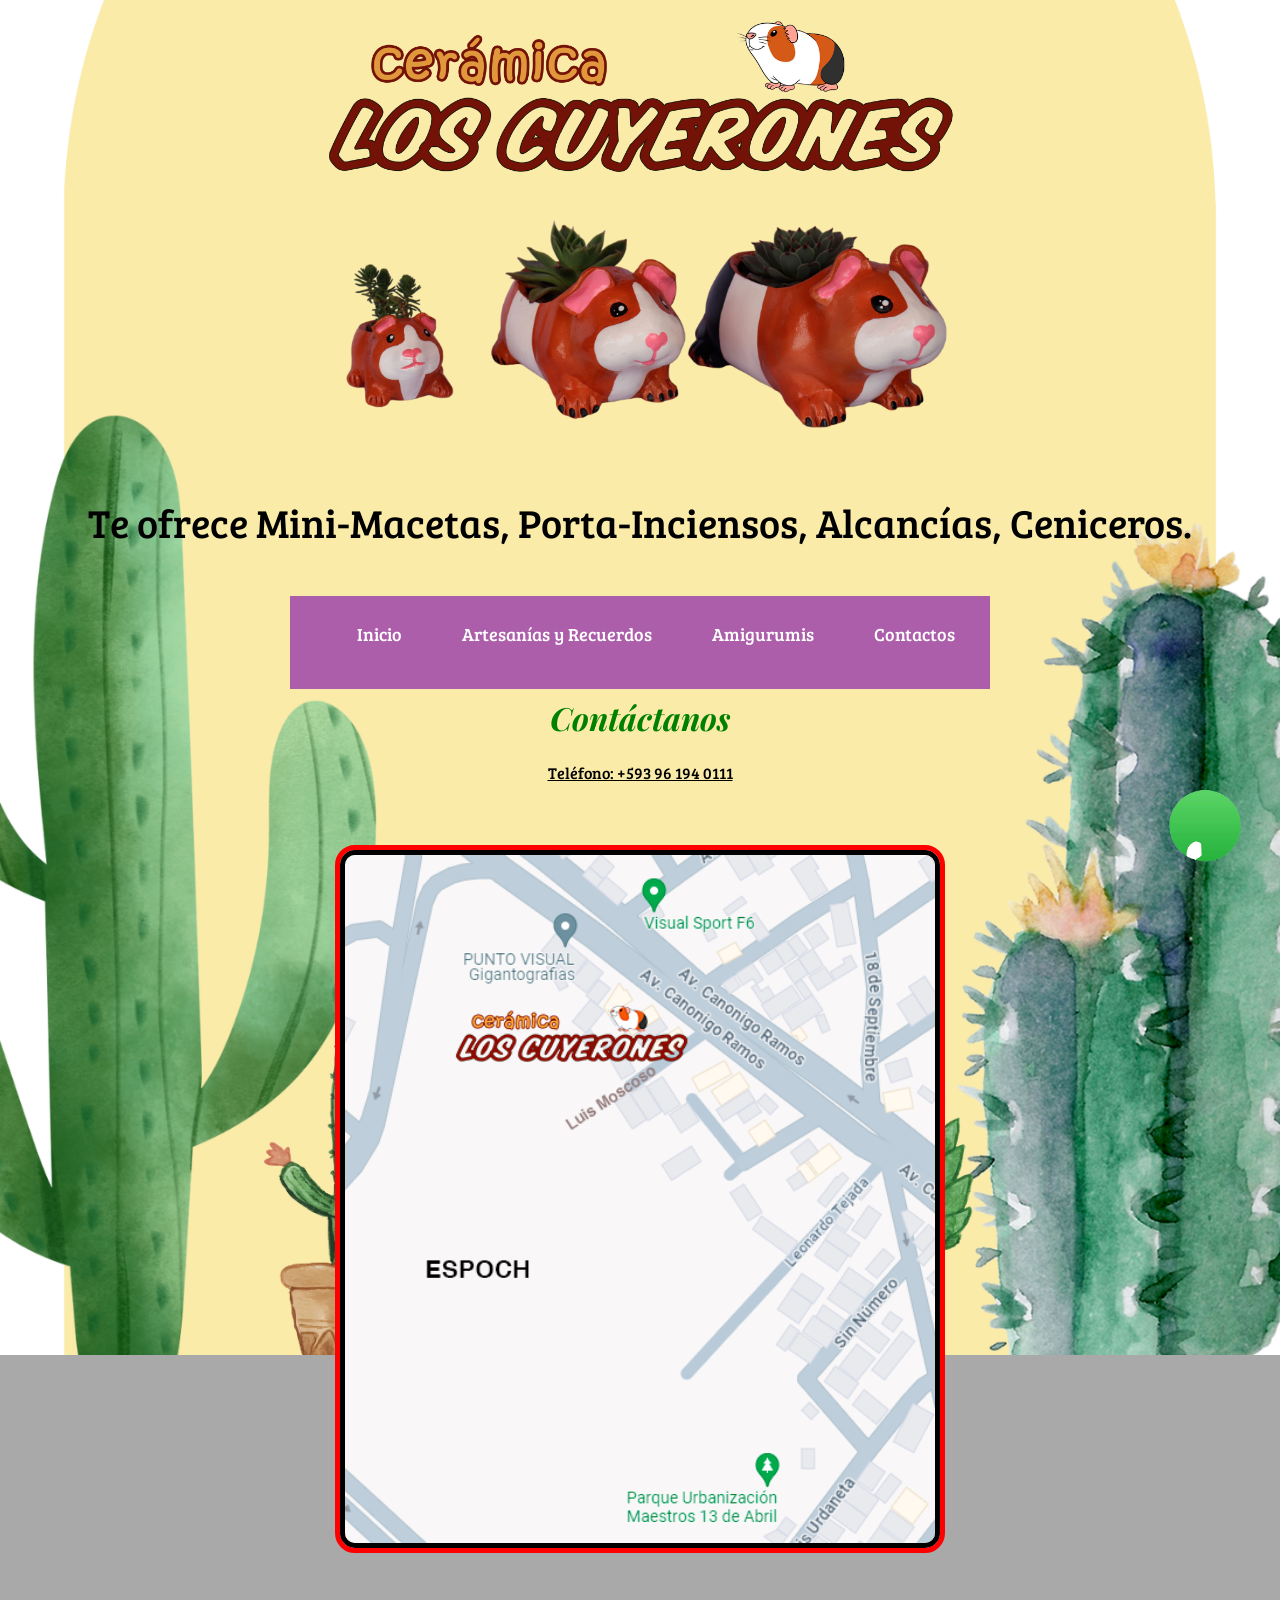
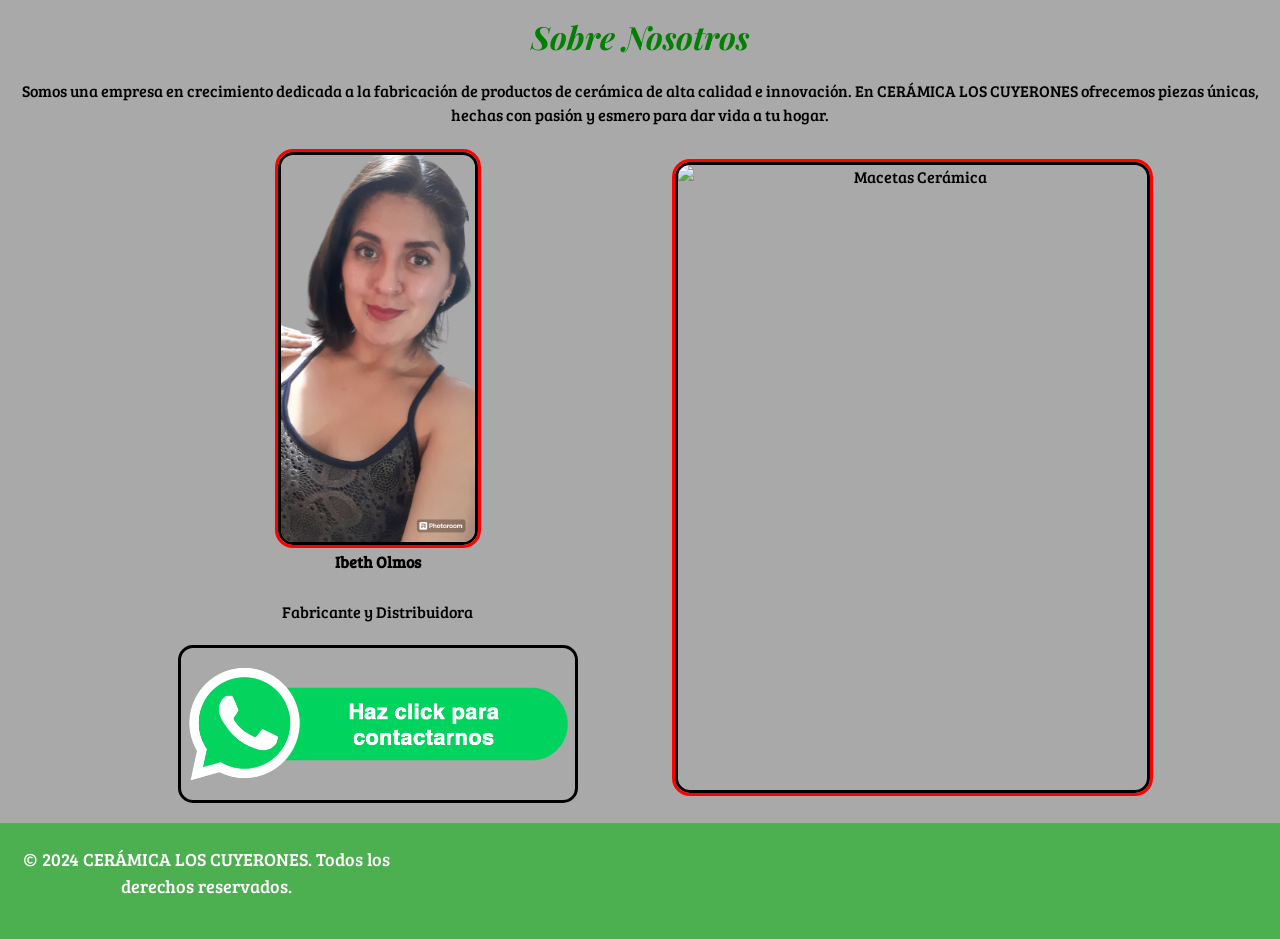
==== index.html @ b8ace1cc "first commit" ====
<!DOCTYPE html>
<html lang="en">
  <head>
    <meta charset="UTF-8" />
    <meta name="viewport" content="width=device-width, initial-scale=1.0" />
    <meta
      name="description"
      content="CERÁMICA - LOS CUYERONES te ofrece mini macetas, elaboradas 100% artesanalmente, ideales para cactus y suculentas, a los mejores precios. ¡Somos productores!"
    />
    <meta
      name="keywords"
      content="cerámica, productos de cerámica, CERÁMICA LOS CUYERONES, mini macetas"
    />
    <link
      rel="icon"
      type="image/ico"
      href="static/img/Cuyerones/productos/ceramica/cuy_peque.png"
    />

    <!-- Open Graph Meta Tags for Social Sharing -->
    <meta
      property="og:title"
      content="CERÁMICA - LOS CUYERONES - MINI MACETAS"
    />
    <meta
      property="og:description"
      content="CERÁMICA - LOS CUYERONES te ofrece mini macetas, elaboradas 100% artesanalmente, ideales para cactus y suculentas, a los mejores precios. ¡Somos productores!"
    />
    <meta
      property="og:image"
      content="https://einsphi.com/static/img/Cuyerones/productos/ceramica/cuy_muestra.png"
    />
    <meta property="og:url" content="https://einsphi.com/loscuyerones" />
    <meta property="og:type" content="website" />

    <!-- Estilos Paginas -->
    <link
      href="https://cdn.jsdelivr.net/npm/bootstrap@5.0.2/dist/css/bootstrap.min.css"
      rel="stylesheet"
      integrity="sha384-EVSTQN3/azprG1Anm3QDgpJLIm9Nao0Yz1ztcQTwFspd3yD65VohhpuuCOmLASjC"
      crossorigin="anonymous"
    />
    <link rel="stylesheet" href="static/css/estilo.css" />

    <title>Los Cuyerones</title>
  </head>
  <body>
    <header class="logo_vc">
      <img
        src="static/img/Cuyerones/logo/Logo_Cuyerones.png"
        class="imagen_logo_vc"
        alt="Cerámica Los Cuyerones Logotipo"
      />
      <div class="logo_vc">
        <img
          src="static/img/Cuyerones/productos/ceramica/cuyes.png"
          class="imagen_logo_vc"
          alt="Cerámica cuyes"
        />
      </div>
      <h1>Te ofrece Mini-Macetas, Porta-Inciensos, Alcancías, Ceniceros.</h1>

      <nav class="navegacion">
        <ul class="menu_horizontal">
          <li>
            <a style="color: white">Inicio</a>
            <ul class="menu_vertical">
              <li>
                <a href="ElFisicoMatematico"> ☞ Capacitaciones y Cursos </a>
              </li>
            </ul>
          </li>
          <li>
            <a style="color: white">Artesanías y Recuerdos</a>
            <ul class="menu_vertical">
              <li>
                <a id="btn_mostrar_macetas">☞ Cerámica</a>
              </li>
              <li>
                <a id="btn_mostrar_macetas_plantas">☞ Cerámica con Plantas</a>
              </li>
              <li><a id="btn_mostrar_barro">☞ Barro</a></li>
              <li>
                <a id="btn_mostrar_velas">☞ Velas Decorativas</a>
              </li>
            </ul>
          </li>
          <li>
            <a style="color: white">Amigurumis</a>
            <ul class="menu_vertical">
              <li>
                <a id="btn_mostrar_amigurumis">☞ Diseños Personalizados</a>
              </li>
              <li><a id="btn_mostrar_amigurumis">☞ Flores & Llaveros</a></li>
            </ul>
          </li>
          <li>
            <a style="color: white" href="https://wa.me/c/593961940111"
              >Contactos</a
            >
          </li>
        </ul>
      </nav>
    </header>

    <main>
      <section class="products_ceramica" id="product-list-ceramica">
        <h2 class="titulo_productos_macetas">Productos de Cerámica</h2>
        <div></div>
      </section>

      <section
        class="products_ceramica_planta"
        id="product-list-ceramica_planta"
      >
        <h2 class="titulo_productos_macetas_plantas">
          Productos de Cerámica con Plantas
        </h2>
        <div></div>
      </section>

      <section class="products_barro" id="product-list-barro">
        <h2 class="titulo_productos_barro">Productos de Barro</h2>
        <div></div>
      </section>

      <section class="products_amigurumi" id="product-list-amigurumi">
        <h2 class="titulo_productos_amigurumi">Amigurumis</h2>
        <div></div>
      </section>

      <section class="contact">
        <h2>Contáctanos</h2>
        <a style="color: black" href="https://wa.me/c/593961940111">
          <p>Teléfono: +593 96 194 0111</p>
        </a>

        <div class="direccion">
          <a
            href="https://www.google.com/maps/dir//-1.6543946,-78.6727898/@-1.6546068,-78.6727449,21z/data=!4m2!4m1!3e3?entry=ttu"
            target="_blank"
            rel="noopener noreferrer"
          >
            <img
              src="static/img/Direccion/Direccion_2.png"
              class="img_direccion_vc"
              alt="Direccion LOS CUYERONES"
            />
          </a>
        </div>
      </section>

      <section class="about">
        <h2>Sobre Nosotros</h2>
        <p>
          Somos una empresa en crecimiento dedicada a la fabricación de
          productos de cerámica de alta calidad e innovación. En CERÁMICA LOS
          CUYERONES ofrecemos piezas únicas, hechas con pasión y esmero para dar
          vida a tu hogar.
        </p>
        <div class="fabricante">
          <div class="productora">
            <img
              src="static/img/Cuyerones/Ibeth/Ibeth.png"
              class="img_ibeth"
              alt="Ibeth Olmos"
            />
            <p><strong>Ibeth Olmos</strong></p>
            <p>Fabricante y Distribuidora</p>
            <a
              href="https://wa.me/c/593961940111"
              target="_blank"
              rel="noopener noreferrer"
            >
              <img
                src="static/img/Complementos/whatsapp_contacto.png"
                class="img_ibeth_contacto"
                alt="Ibeth Olmos whatsapp"
              />
            </a>
          </div>
          <img
            src="static/img/Cuyerones/productos/ceramica/todo_1.png"
            class="img_todo_1"
            alt="Macetas Cerámica"
          />
        </div>
      </section>
    </main>

    <!-- Contenedor para la imagen expandida -->
    <div class="overlay" id="overlay">
      <span class="close" id="close">&times;</span>
      <img class="overlay-img" id="overlay-img" src="" alt="" />
    </div>

    <footer>
      <a href="https://wa.me/c/593961940111" class="whatsapp" target="_blank">
        <img
          src="static/img/Complementos/whatsapp.gif"
          class="img_whatsapp"
          alt="whatsapp"
        />
      </a>
      <p>&copy; 2024 CERÁMICA LOS CUYERONES. Todos los derechos reservados.</p>
    </footer>

    <!-- JavaScript -->
    <script>
      document.addEventListener("DOMContentLoaded", function () {
        // FUNCIONES
        // Leer archivo JSON y generar lista de productos
        const overlay = document.getElementById("overlay");
        const overlayImg = document.getElementById("overlay-img");
        const close = document.getElementById("close");

        function expandImage(src) {
          overlayImg.src = src;
          overlay.classList.add("active");
        }

        function closeOverlay() {
          overlay.classList.remove("active");
          overlayImg.classList.remove("zoom-in");
        }

        function productos(ruta, productList) {
          fetch(ruta)
            .then((res) => res.json())
            .then((data) => {
              data.forEach((producto) => {
                const productDiv = document.createElement("div");
                productDiv.classList.add("product");

                // Crear la imagen y otros elementos del producto
                const imgElement = document.createElement("img");
                imgElement.src = producto.direccion;
                imgElement.alt = producto.nombre;
                imgElement.id = `id_img_${producto.nombre}`; // Usar el índice para un id único

                const productCont = document.createElement("div");
                productCont.classList.add("product_cont");
                productCont.innerHTML = `
                      <h3>${producto.nombre}</h3>
                      <p><strong>Tipo:</strong> ${producto.tipo}</p>
                      <p><strong>Dimensiones:</strong> ${producto.dimensiones}</p>
                      <p><strong>Precio:</strong> ${producto.precio}</p>
                  `;

                // Asignar el evento a la imagen directamente
                imgElement.addEventListener("click", () =>
                  expandImage(producto.direccion)
                );

                // Añadir la imagen y el contenido al contenedor del producto
                productDiv.appendChild(imgElement);
                productDiv.appendChild(productCont);

                productList.appendChild(productDiv);
              });
            })
            .catch((error) => {
              console.error("Error al cargar los productos:", error);
            });
        }

        // Cerrar overlay al hacer clic en el fondo o en la X
        overlay.addEventListener("click", (e) => {
          if (e.target === overlay || e.target === close) {
            closeOverlay();
          }
        });

        // Cerrar overlay al presionar la tecla "Esc"
        document.addEventListener("keydown", (e) => {
          if (e.key === "Escape") {
            closeOverlay();
          }
        });

        // Hacer zoom en la imagen al hacer clic en ella
        overlayImg.addEventListener("click", () => {
          overlayImg.classList.toggle("zoom-in");
        });

        // PROCESO
        // productos
        document
          .getElementById("btn_mostrar_macetas")
          .addEventListener("click", function () {
            document
              .querySelector(".products_ceramica")
              .classList.toggle("products_ceramica_show");
            productos(
              "static/img/Cuyerones/productos/ceramica.json",
              document.getElementById("product-list-ceramica")
            );
          });

        document
          .getElementById("btn_mostrar_macetas_plantas")
          .addEventListener("click", function () {
            document
              .querySelector(".products_ceramica_planta")
              .classList.toggle("products_ceramica_planta_show");
            productos(
              "static/img/Cuyerones/productos/ceramica_planta.json",
              document.getElementById("product-list-ceramica_planta")
            );
          });

        document
          .getElementById("btn_mostrar_barro")
          .addEventListener("click", function () {
            document
              .querySelector(".products_barro")
              .classList.toggle("products_barro_show");
            productos(
              "static/img/Cuyerones/productos/barro.json",
              document.getElementById("product-list-barro")
            );
          });

        document
          .getElementById("btn_mostrar_amigurumis")
          .addEventListener("click", function () {
            document
              .querySelector(".products_amigurumi")
              .classList.toggle("products_amigurumi_show");
            productos(
              "static/img/Cuyerones/productos/amigurumis.json",
              document.getElementById("product-list-amigurumi")
            );
          });
      });
    </script>

    <!-- Estilos CSS -->
    <style>
      @import url("https://fonts.googleapis.com/css2?family=Bree+Serif&display=swap");
      @import url("https://fonts.googleapis.com/css2?family=Bree+Serif&family=Playfair+Display:ital,wght@0,400..900;1,400..900&display=swap");

      body {
        background: darkgray url("static/img/Cuyerones/fondo/fondo_cactus.png")
          no-repeat center center fixed;
        background-size: cover;
        font-family: "Bree Serif", serif;
        font-weight: 400;
        font-style: normal;
        color: black;
        text-align: center;
      }

      header {
        display: flex;
        flex-direction: column;
        align-items: center;
        background: none;
      }
      footer {
        text-align: center;
        background-color: #4caf50;
        color: white;
        padding: 1em 0;
        margin-top: 20px;
      }

      h1 {
        margin: 30px;
        padding: 20px;
      }

      h2 {
        color: green;
        font-family: "Playfair Display", serif;
        font-optical-sizing: auto;
        font-style: italic;
        font-weight: 700;
      }

      .navegacion {
        background-color: rgba(121, 0, 172, 0.6);
        color: white;
        padding: 5px;
        z-index: 89;
      }

      .navegacion a {
        color: white;
        text-decoration: none;
        padding: 10px 20px;
        display: block;
      }

      .navegacion li {
        position: relative;
      }

      .menu_horizontal {
        list-style: none;
        display: flex;
        justify-content: space-around;
      }

      .menu_vertical {
        display: none;
        position: absolute;
        top: 100%;
        left: 0;
        width: 300px;
        font-size: 15px;
        background-color: rgba(121, 0, 172, 0.6);
        box-shadow: 0 4px 8px rgba(0, 0, 0, 0.2);
        text-align: left;
      }

      .menu_vertical a {
        white-space: nowrap;
      }

      .navegacion li:hover > .menu_vertical {
        display: block;
      }

      .imagen_logo_vc {
        width: 50%;
        height: auto;
        margin: 10px;
        padding: 5px;
      }

      .products_ceramica,
      .products_ceramica_planta,
      .products_barro,
      .products_amigurumi {
        display: none;
      }
      .products_ceramica_show,
      .products_ceramica_planta_show,
      .products_barro_show,
      .products_amigurumi_show {
        display: grid;
        grid-template-columns: repeat(auto-fit, minmax(400px, 1fr));
        gap: 50px;
        width: 100%;
        max-width: 1000px;
        margin: 20px auto;
        padding: 0px 30px;
      }

      .product {
        display: flex;
        flex-direction: column;
        align-items: center;
        border-radius: 8px;
        border: 1px solid #ccc;
        text-align: center;
        transition: transform 0.3s;
        padding: 20px;
      }

      .product img {
        max-width: 100%;
        width: 170px;
        height: auto;
        padding-right: 10px;
        margin-bottom: 10px;
        cursor: pointer;
      }

      .product h3 {
        margin: 5px 0;
        color: #4caf50;
      }

      .product p {
        margin: 0px;
        padding: 0px;
      }

      .product:hover {
        transform: scale(1.05);
      }

      /* ---------- */
      /* Estilos para el modal */
      .overlay {
        position: fixed;
        top: 0;
        left: 0;
        width: 100%;
        height: 100%;
        background-color: rgba(0, 0, 0, 0.8);
        display: flex;
        justify-content: center;
        align-items: center;
        visibility: hidden;
        opacity: 0;
        transition: visibility 0s, opacity 0.3s;
      }
      .overlay.active {
        visibility: visible;
        opacity: 1;
      }

      .overlay-img {
        max-width: 90%;
        max-height: 90%;
        object-fit: contain;
        transition: transform 0.3s;
      }

      .close {
        position: absolute;
        top: 20px;
        right: 30px;
        font-size: 30px;
        color: #fff;
        cursor: pointer;
        transition: color 0.2s;
      }

      .close:hover {
        color: #ff0000;
      }

      .zoom-in {
        transform: scale(1.5);
      }
      /* ---------- */

      .fabricante {
        display: grid;
        grid-template-columns: repeat(auto-fit, minmax(400px, 1fr));
        gap: 50px;
        width: 100%;
        max-width: 1000px;
        margin: 20px auto;
      }

      .img_ibeth {
        width: 200px;
        height: auto;
        max-width: 100%;
        border: 3px solid black;
        outline: 3px solid red;
        border-radius: 15px;
      }

      .img_ibeth_contacto {
        width: 400px;
        height: auto;
        max-width: 100%;
        border: 3px solid black;
        border-radius: 15px;
      }

      .img_todo_1 {
        width: 550px;
        height: auto;
        max-width: 100%;
        border: 3px solid black;
        outline: 3px solid red;
        border-radius: 15px;
        margin: 10px;
      }

      .direccion {
        display: flex;
        margin: 50px 0;
        justify-content: center;
        align-items: center;
      }

      .img_direccion_vc {
        max-width: 100%;
        width: 600px;
        height: auto;
        border: 5px solid black;
        outline: 5px solid red;
        border-radius: 15px;
        margin: 10px;
      }

      .whatsapp {
        display: block;
        position: fixed;
        right: 15px;
        bottom: 15px;
      }

      .img_whatsapp {
        width: 120px;
        right: 15px;
        bottom: 15px;
      }

      @media (max-width: 768px) {
        header {
          justify-content: center;
          align-items: center;
          width: 100%;
          padding: 10px;
        }
        .imagen_logo_vc {
          max-width: 100%;
          width: 100%;
          height: auto;
          display: block;
          margin: 0 auto;
        }
        .menu_horizontal {
          display: block;
        }
        .menu_vertical {
          display: none;
          background-color: #8e22bb;
          z-index: 99;
        }
        .navegacion li:hover > .menu_vertical {
          display: block;
        }

        .direccion {
          display: flex;
          margin: 20px;
          justify-content: center;
          align-items: center;
        }

        .img_direccion_vc {
          max-width: 90%;
          width: 500px;
          height: auto;
        }
        .img_todo_1 {
          width: 550px;
          height: auto;
          max-width: 90%;
          margin-left: 30px;
        }
      }
    </style>
  </body>
</html>
---- static/css/estilo.css ----
* {
  box-sizing: border-box;
  margin: 0;
  padding: 0;
}

header {
  display: flex;
  /* background-color: #01c38e; */
  background-color: #7fbcab;
}

footer {
  display: flex;
  font-size: 18px;
  text-align: center;
  margin-top: 50px;
  display: grid;
  grid-template-columns: repeat(3, 1fr);
  gap: 20px;
  padding: 20px;
  background-color: #01c38e;
  color: #000;
}
header a,
footer a {
  color: aqua;
  text-decoration: none;
}

footer a,
footer li {
  color: black;
  text-decoration: none;
}

a,
li {
  color: aqua;
}

body {
  margin: 0;
  padding: 0;
  height: 100vh;
  position: relative;
}

nav {
  max-width: 1000px;
  font-size: 18px;
  margin: auto;
}
ul {
  list-style: none;
  display: flex;
}

li {
  padding: 10px;
}
li a:hover {
  /* font-size: 19px; */
  /* color: bisque; */
  background-color: rgba(0, 0, 255, 0.5);
}

h1,
h2 {
  padding: 10px;
  text-align: center;
}

h3,
h4 {
  padding: 10px;
  margin: 10px;
}

p {
  padding: 5px;
}

/* formulario */
form label {
  display: block;
  width: 300px;
  margin-bottom: 10px;
}
form input {
  display: block;
  margin-bottom: 10px;
}

/* Imagenes */
img:hover {
  transform: scale(1.1);
}

/* Botones*/
button {
  padding: 10px;
  font-size: 16px;
  border: 2px solid #333;
  border-radius: 15px;
  cursor: pointer;
  margin: 10px;
  transition: background-color 0.3s, transform 0.3s;
}

button:hover,
button:focus {
  outline: none;
  background: #ee2345;
  color: #fff;
  transform: translateY(-2px);
  /* Da el efecto de elevarse al pasar el mouse */
}

@media (max-width: 800px) {
  header,
  footer {
    display: block;
  }
  footer ul {
    display: block;
  }
}
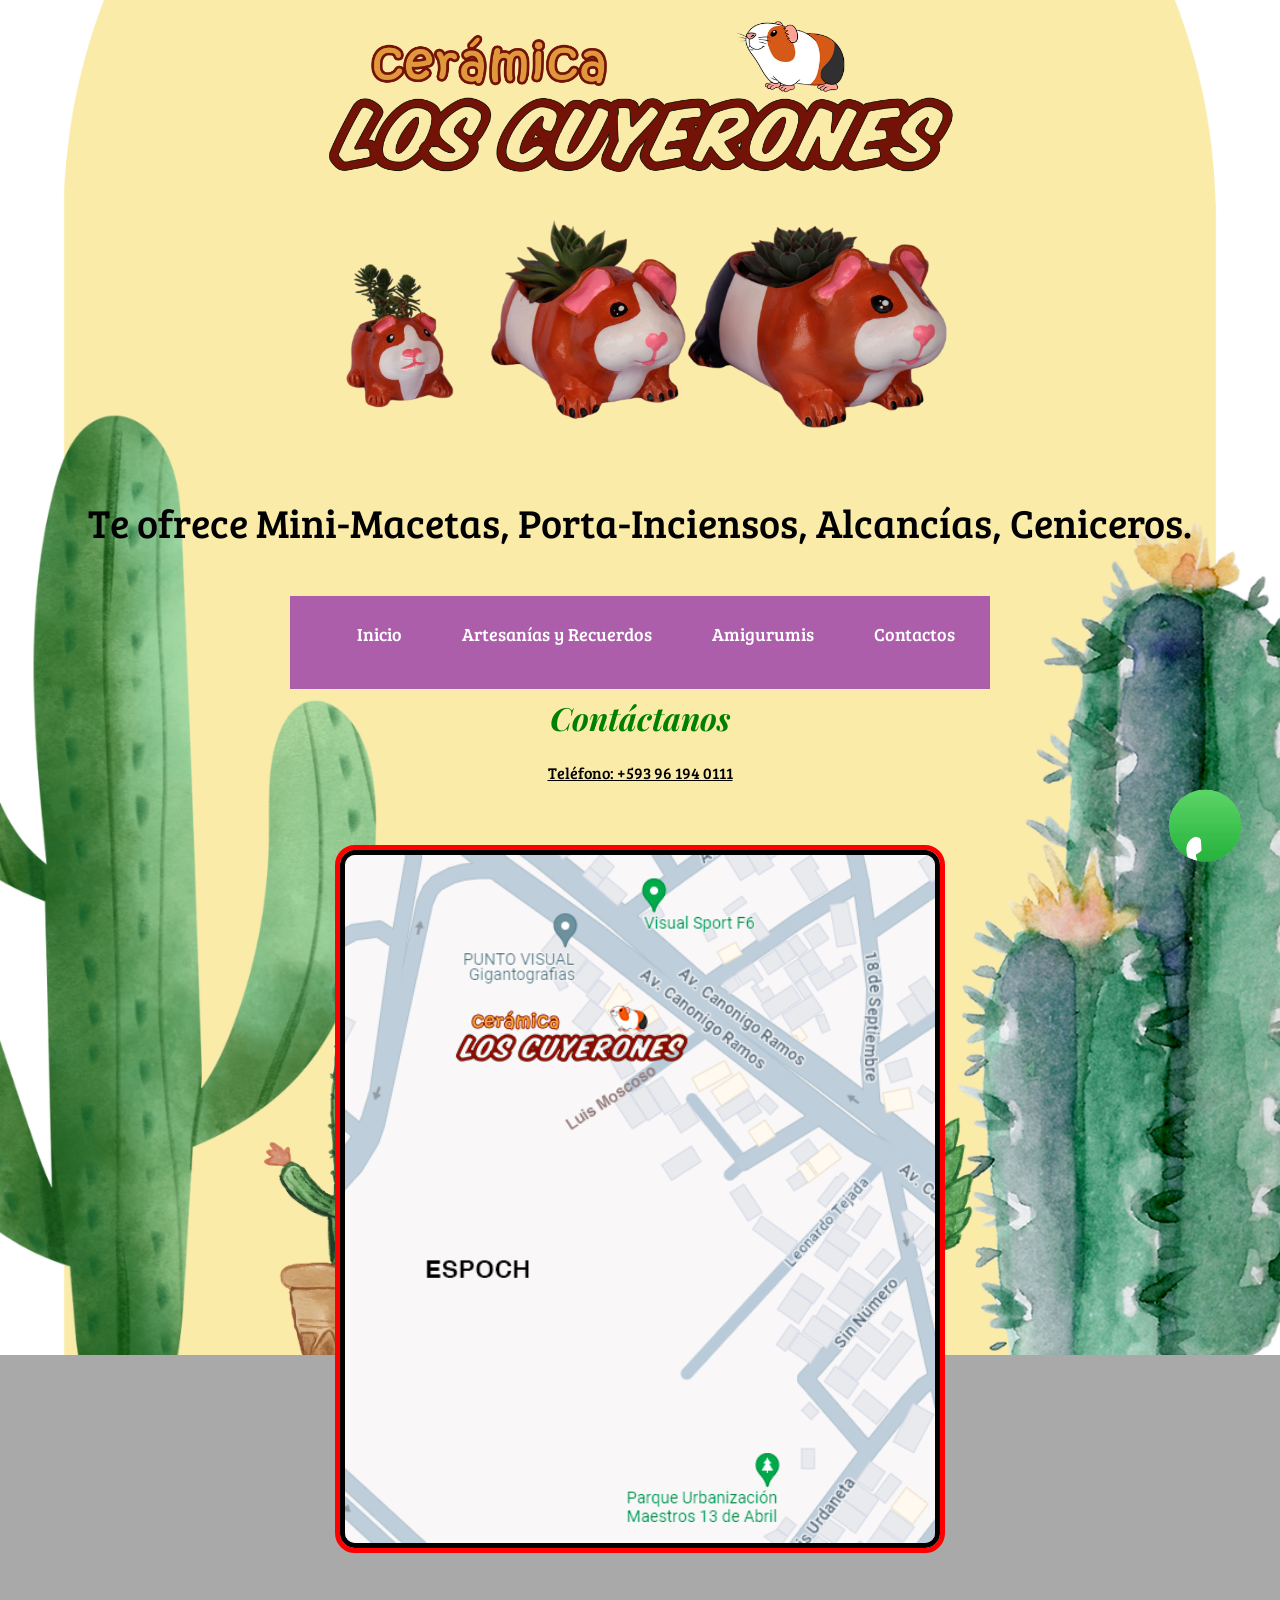
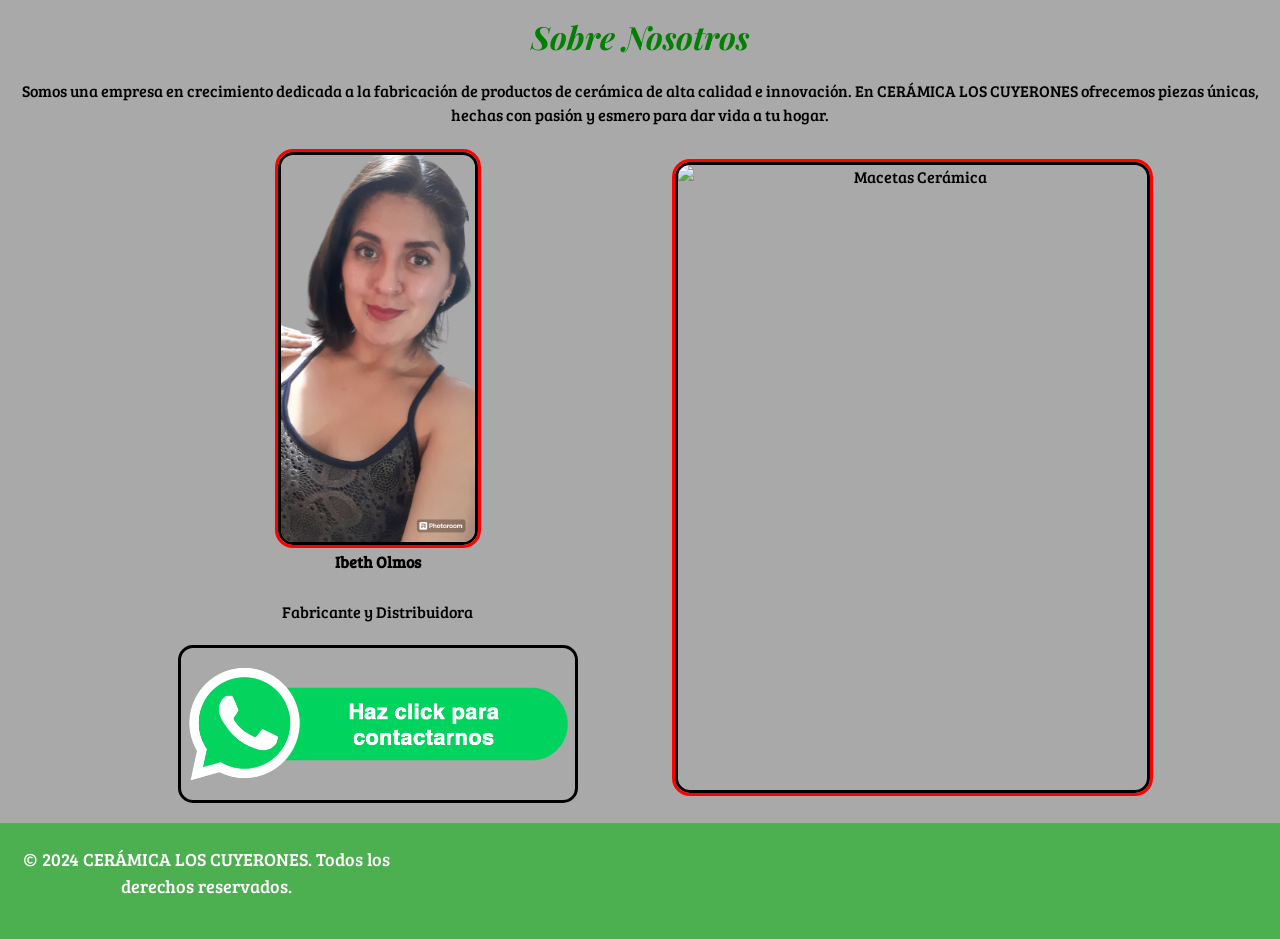
==== commit db2bdbd1: "actualizado" ====
--- a/index.html
+++ b/index.html
@@ -64,11 +64,6 @@
         <ul class="menu_horizontal">
           <li>
             <a style="color: white">Inicio</a>
-            <ul class="menu_vertical">
-              <li>
-                <a href="ElFisicoMatematico"> ☞ Capacitaciones y Cursos </a>
-              </li>
-            </ul>
           </li>
           <li>
             <a style="color: white">Artesanías y Recuerdos</a>
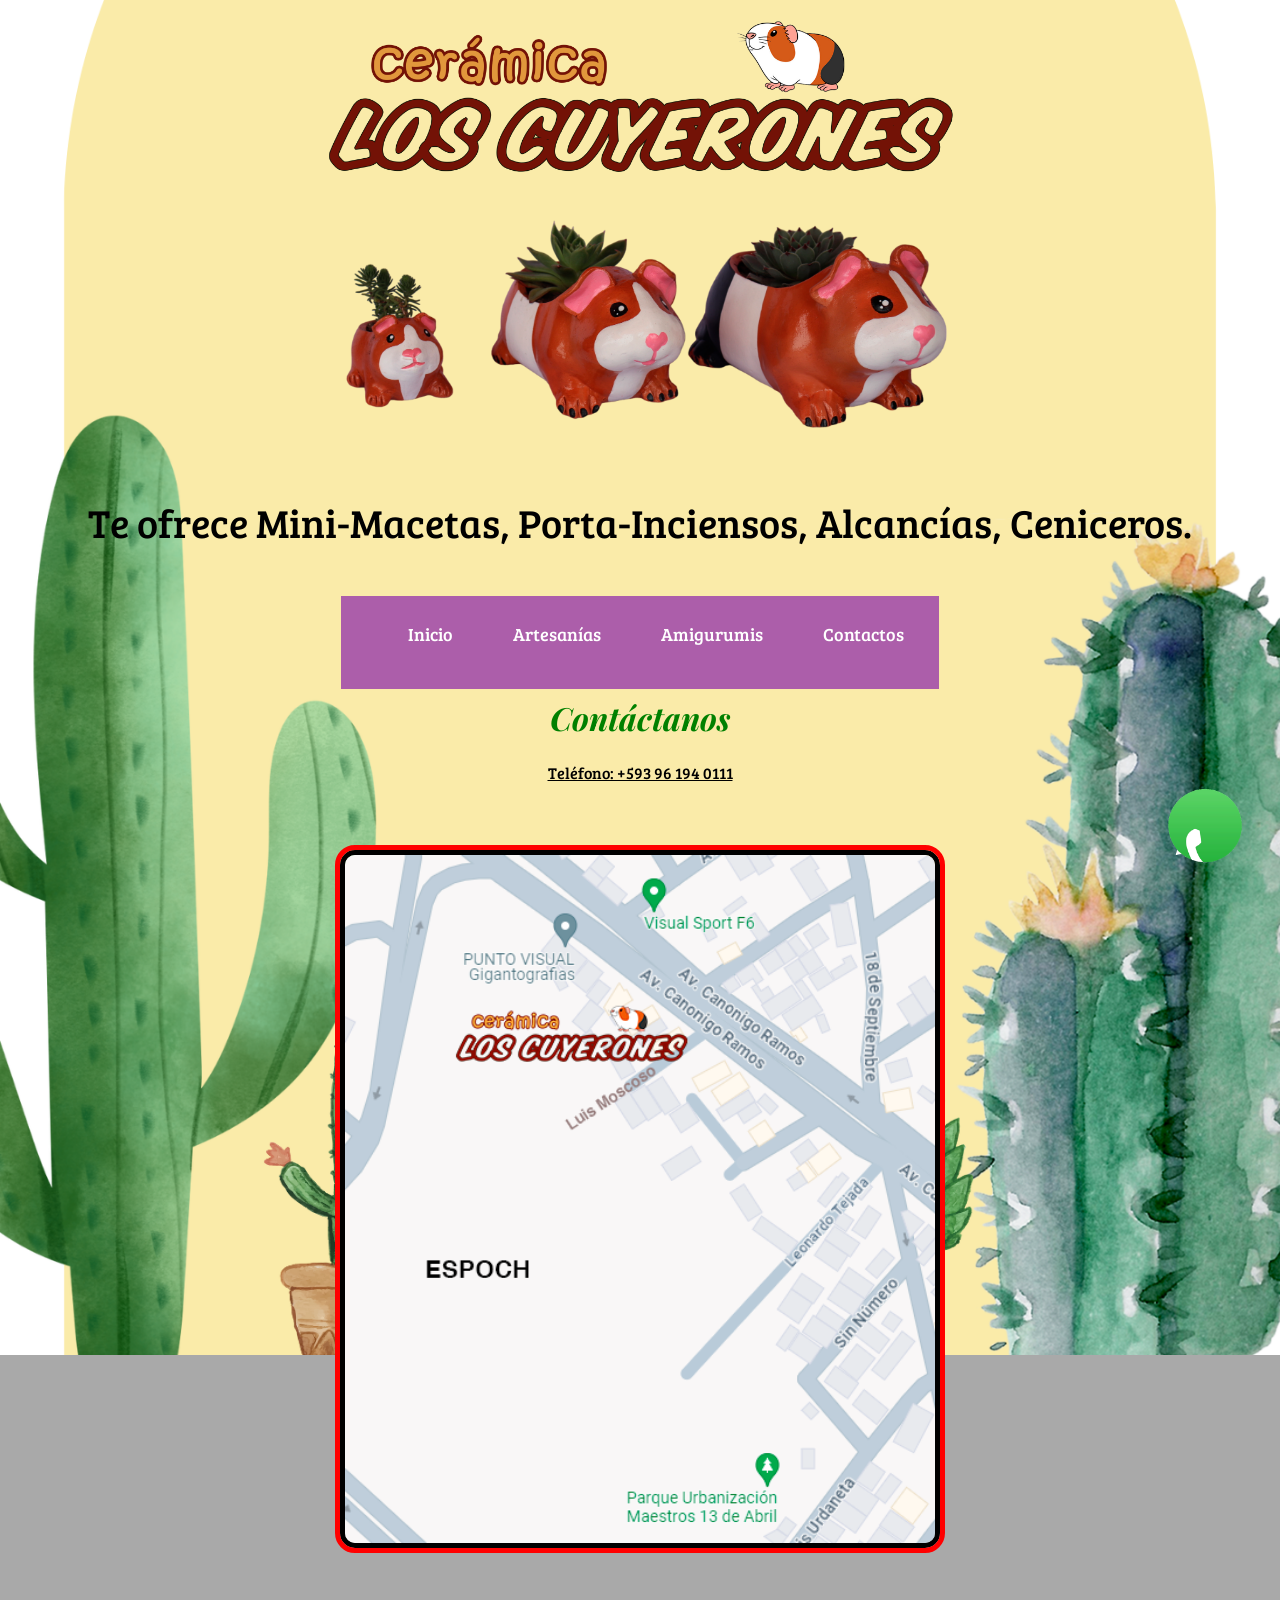
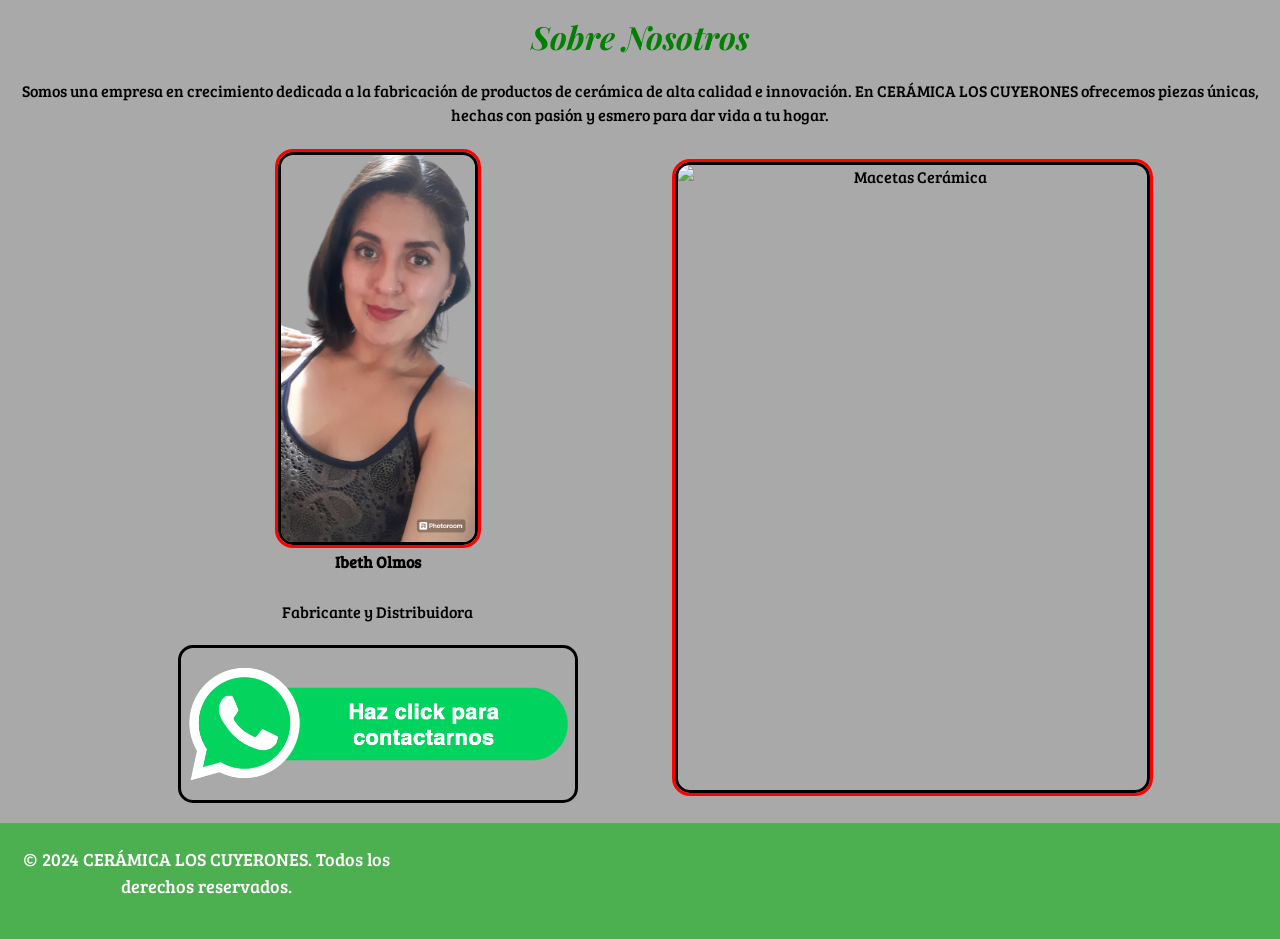
==== commit 35b81944: "actualizado" ====
--- a/index.html
+++ b/index.html
@@ -11,6 +11,8 @@
       name="keywords"
       content="cerámica, productos de cerámica, CERÁMICA LOS CUYERONES, mini macetas"
     />
+    <meta name="author" content="Ibeth Olmos" />
+
     <link
       rel="icon"
       type="image/ico"
@@ -28,10 +30,26 @@
     />
     <meta
       property="og:image"
-      content="https://einsphi.com/static/img/Cuyerones/productos/ceramica/cuy_muestra.png"
-    />
-    <meta property="og:url" content="https://einsphi.com/loscuyerones" />
+      content="https://loscuyerones.com/static/img/Cuyerones/productos/ceramica/cuy_muestra.png"
+    />
+    <meta property="og:url" content="https://loscuyerones.com" />
     <meta property="og:type" content="website" />
+    <meta property="og:site_name" content="LOS CUYERONES" />
+
+    <!-- Twitter Card Meta Tags -->
+    <meta name="twitter:card" content="summary_large_image" />
+    <meta
+      name="twitter:title"
+      content="CERÁMICA - LOS CUYERONES te ofrece mini macetas, elaboradas 100% artesanalmente, ideales para cactus y suculentas, a los mejores precios. ¡Somos productores!"
+    />
+    <meta
+      name="twitter:description"
+      content="CERÁMICA - LOS CUYERONES te ofrece mini macetas, elaboradas 100% artesanalmente, ideales para cactus y suculentas, a los mejores precios. ¡Somos productores!"
+    />
+    <meta
+      name="twitter:image"
+      content="https://loscuyerones.com/static/img/Cuyerones/productos/ceramica/cuy_muestra.png"
+    />
 
     <!-- Estilos Paginas -->
     <link
@@ -66,7 +84,7 @@
             <a style="color: white">Inicio</a>
           </li>
           <li>
-            <a style="color: white">Artesanías y Recuerdos</a>
+            <a style="color: white">Artesanías</a>
             <ul class="menu_vertical">
               <li>
                 <a id="btn_mostrar_macetas">☞ Cerámica</a>
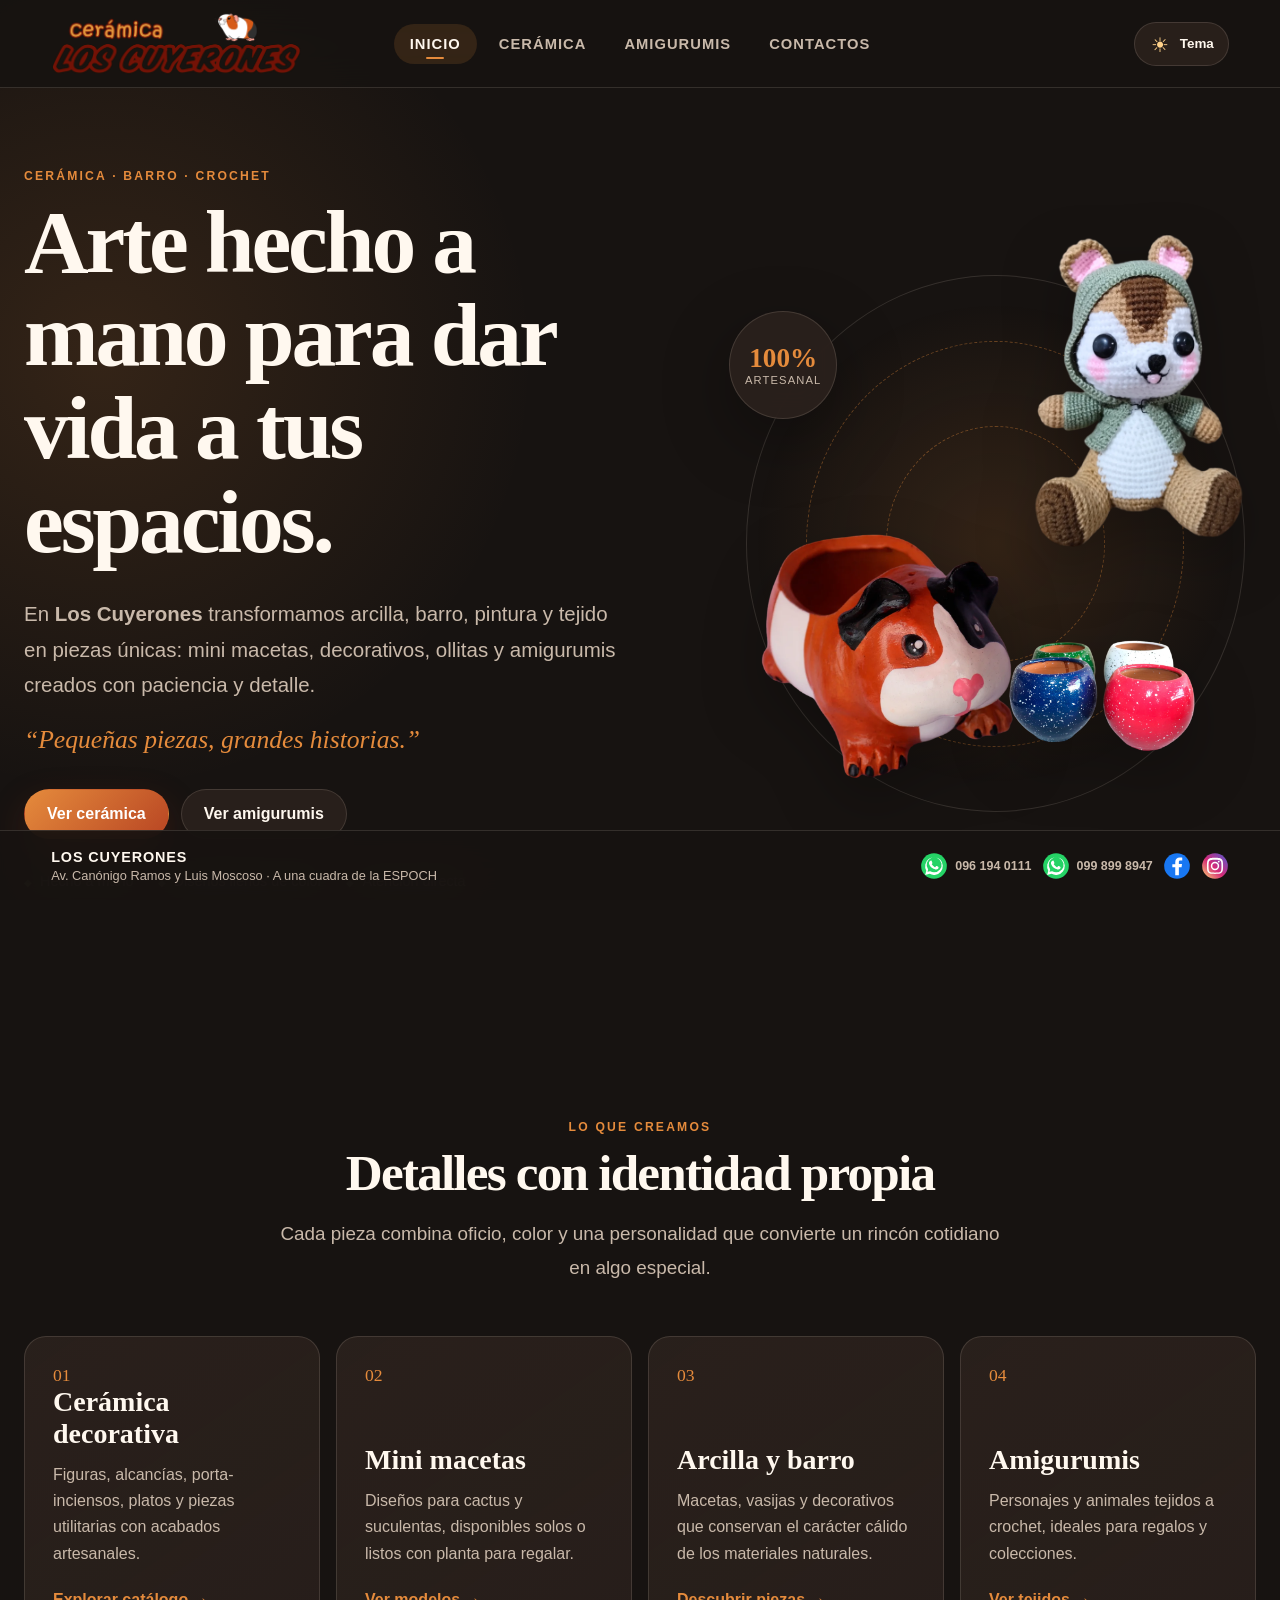
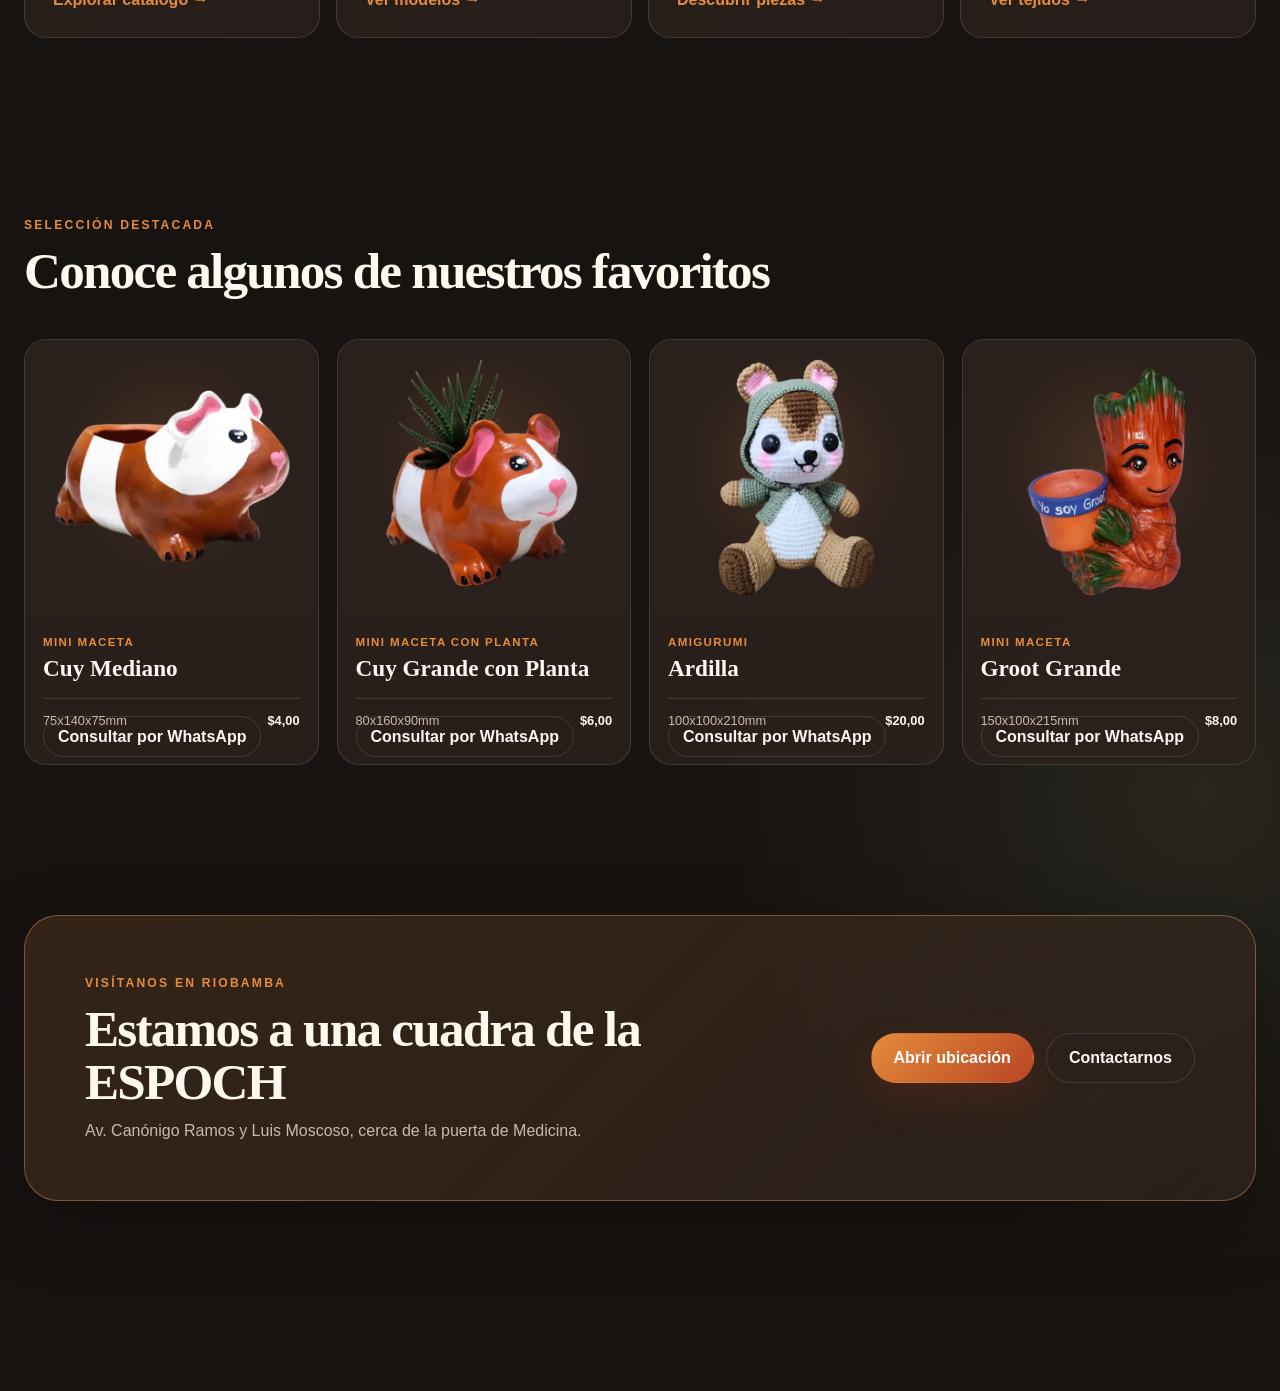
==== commit 92763b2c: "Primer commit del sitio Los Cuyerones" ====
--- a/index.html
+++ b/index.html
@@ -1,658 +1,319 @@
-<!DOCTYPE html>
-<html lang="en">
+<!doctype html>
+<html lang="es-EC" data-theme="dark">
   <head>
-    <meta charset="UTF-8" />
-    <meta name="viewport" content="width=device-width, initial-scale=1.0" />
+    <meta charset="utf-8" />
+    <meta
+      name="viewport"
+      content="width=device-width, initial-scale=1, viewport-fit=cover"
+    />
+
+    <title>
+      Los Cuyerones | Cerámica artesanal, barro y amigurumis en Riobamba
+    </title>
     <meta
       name="description"
-      content="CERÁMICA - LOS CUYERONES te ofrece mini macetas, elaboradas 100% artesanalmente, ideales para cactus y suculentas, a los mejores precios. ¡Somos productores!"
+      content="Los Cuyerones crea cerámica decorativa, mini macetas para cactus y suculentas, piezas en arcilla y barro, pintura acrílica y amigurumis artesanales en Riobamba."
     />
     <meta
       name="keywords"
-      content="cerámica, productos de cerámica, CERÁMICA LOS CUYERONES, mini macetas"
-    />
-    <meta name="author" content="Ibeth Olmos" />
+      content="cerámica Riobamba, cerámica artesanal, barro, arcilla, azulejos decorativos, mini macetas, cactus, suculentas, amigurumis, crochet, artesanías Ecuador, Los Cuyerones"
+    />
+    <meta name="author" content="Los Cuyerones" />
+    <meta
+      name="robots"
+      content="index, follow, max-image-preview:large, max-snippet:-1, max-video-preview:-1"
+    />
+    <meta name="theme-color" content="#171311" />
+    <meta name="color-scheme" content="dark light" />
 
     <link
-      rel="icon"
-      type="image/ico"
-      href="static/img/Cuyerones/productos/ceramica/cuy_peque.png"
-    />
-
-    <!-- Open Graph Meta Tags for Social Sharing -->
+      rel="canonical"
+      href="https://davidramirez91.github.io/loscuyerones/"
+    />
+
+    <meta property="og:locale" content="es_EC" />
+    <meta property="og:type" content="website" />
+    <meta property="og:site_name" content="Los Cuyerones" />
     <meta
       property="og:title"
-      content="CERÁMICA - LOS CUYERONES - MINI MACETAS"
+      content="Los Cuyerones | Cerámica artesanal y amigurumis"
     />
     <meta
       property="og:description"
-      content="CERÁMICA - LOS CUYERONES te ofrece mini macetas, elaboradas 100% artesanalmente, ideales para cactus y suculentas, a los mejores precios. ¡Somos productores!"
-    />
-    <meta
-      property="og:image"
-      content="https://loscuyerones.com/static/img/Cuyerones/productos/ceramica/cuy_muestra.png"
-    />
-    <meta property="og:url" content="https://loscuyerones.com" />
-    <meta property="og:type" content="website" />
-    <meta property="og:site_name" content="LOS CUYERONES" />
-
-    <!-- Twitter Card Meta Tags -->
+      content="Pequeñas piezas, grandes historias. Cerámica, barro, mini macetas y amigurumis hechos a mano en Riobamba."
+    />
+    <meta
+      property="og:url"
+      content="https://davidramirez91.github.io/loscuyerones/"
+    />
+    <meta property="og:image" content="static/img/og-cover.jpg" />
+    <meta property="og:image:width" content="1200" />
+    <meta property="og:image:height" content="630" />
+    <meta
+      property="og:image:alt"
+      content="Los Cuyerones: cerámica artesanal, barro y amigurumis"
+    />
+
     <meta name="twitter:card" content="summary_large_image" />
     <meta
       name="twitter:title"
-      content="CERÁMICA - LOS CUYERONES te ofrece mini macetas, elaboradas 100% artesanalmente, ideales para cactus y suculentas, a los mejores precios. ¡Somos productores!"
+      content="Los Cuyerones | Cerámica artesanal y amigurumis"
     />
     <meta
       name="twitter:description"
-      content="CERÁMICA - LOS CUYERONES te ofrece mini macetas, elaboradas 100% artesanalmente, ideales para cactus y suculentas, a los mejores precios. ¡Somos productores!"
-    />
-    <meta
-      name="twitter:image"
-      content="https://loscuyerones.com/static/img/Cuyerones/productos/ceramica/cuy_muestra.png"
-    />
-
-    <!-- Estilos Paginas -->
+      content="Cerámica, barro, mini macetas y amigurumis hechos a mano en Riobamba."
+    />
+    <meta name="twitter:image" content="static/img/og-cover.jpg" />
+
+    <link rel="icon" type="image/png" href="static/img/favicon.png" />
+    <link rel="apple-touch-icon" href="static/img/icon-192.png" />
+    <link rel="manifest" href="manifest.webmanifest" />
+
     <link
-      href="https://cdn.jsdelivr.net/npm/bootstrap@5.0.2/dist/css/bootstrap.min.css"
-      rel="stylesheet"
-      integrity="sha384-EVSTQN3/azprG1Anm3QDgpJLIm9Nao0Yz1ztcQTwFspd3yD65VohhpuuCOmLASjC"
-      crossorigin="anonymous"
-    />
-    <link rel="stylesheet" href="static/css/estilo.css" />
-
-    <title>Los Cuyerones</title>
+      rel="preload"
+      as="image"
+      href="static/img/Logo_Cuyerones.png"
+      fetchpriority="high"
+    />
+    <link
+      rel="preload"
+      as="image"
+      href="static/img/productos/ceramica/cuy-grande.webp"
+      fetchpriority="high"
+    />
+    <link
+      rel="preload"
+      as="image"
+      href="static/img/productos/amigurumis/ardilla.webp"
+      fetchpriority="high"
+    />
+    <link rel="stylesheet" href="static/css/styles.css" />
+
+    <script type="application/ld+json">
+      {
+        "@context": "https://schema.org",
+        "@type": ["Store", "LocalBusiness"],
+        "name": "Los Cuyerones",
+        "description": "Venta de cerámica decorativa, mini macetas para cactus y suculentas, piezas de arcilla y barro y amigurumis tejidos a mano.",
+        "image": "static/img/og-cover.jpg",
+        "logo": "static/img/Logo_Cuyerones.png",
+        "telephone": ["+593961940111", "+593998998947"],
+        "priceRange": "$",
+        "currenciesAccepted": "USD",
+        "address": {
+          "@type": "PostalAddress",
+          "streetAddress": "Av. Canónigo Ramos y Luis Moscoso",
+          "addressLocality": "Riobamba",
+          "addressRegion": "Chimborazo",
+          "addressCountry": "EC"
+        },
+        "areaServed": "Riobamba, Ecuador",
+        "knowsAbout": [
+          "Cerámica artesanal",
+          "Arcilla",
+          "Barro",
+          "Pintura acrílica",
+          "Mini macetas",
+          "Amigurumis",
+          "Crochet"
+        ]
+      }
+    </script>
   </head>
   <body>
-    <header class="logo_vc">
-      <img
-        src="static/img/Cuyerones/logo/Logo_Cuyerones.png"
-        class="imagen_logo_vc"
-        alt="Cerámica Los Cuyerones Logotipo"
-      />
-      <div class="logo_vc">
+    <a class="skip-link" href="#contenido">Saltar al contenido</a>
+
+    <header class="site-header" aria-label="Cabecera principal">
+      <a
+        class="brand"
+        href="#inicio"
+        data-route="inicio"
+        aria-label="Los Cuyerones, ir al inicio"
+      >
         <img
-          src="static/img/Cuyerones/productos/ceramica/cuyes.png"
-          class="imagen_logo_vc"
-          alt="Cerámica cuyes"
-        />
-      </div>
-      <h1>Te ofrece Mini-Macetas, Porta-Inciensos, Alcancías, Ceniceros.</h1>
-
-      <nav class="navegacion">
-        <ul class="menu_horizontal">
-          <li>
-            <a style="color: white">Inicio</a>
-          </li>
-          <li>
-            <a style="color: white">Artesanías</a>
-            <ul class="menu_vertical">
-              <li>
-                <a id="btn_mostrar_macetas">☞ Cerámica</a>
-              </li>
-              <li>
-                <a id="btn_mostrar_macetas_plantas">☞ Cerámica con Plantas</a>
-              </li>
-              <li><a id="btn_mostrar_barro">☞ Barro</a></li>
-              <li>
-                <a id="btn_mostrar_velas">☞ Velas Decorativas</a>
-              </li>
-            </ul>
-          </li>
-          <li>
-            <a style="color: white">Amigurumis</a>
-            <ul class="menu_vertical">
-              <li>
-                <a id="btn_mostrar_amigurumis">☞ Diseños Personalizados</a>
-              </li>
-              <li><a id="btn_mostrar_amigurumis">☞ Flores & Llaveros</a></li>
-            </ul>
-          </li>
-          <li>
-            <a style="color: white" href="https://wa.me/c/593961940111"
-              >Contactos</a
-            >
-          </li>
-        </ul>
-      </nav>
-    </header>
-
-    <main>
-      <section class="products_ceramica" id="product-list-ceramica">
-        <h2 class="titulo_productos_macetas">Productos de Cerámica</h2>
-        <div></div>
-      </section>
-
-      <section
-        class="products_ceramica_planta"
-        id="product-list-ceramica_planta"
-      >
-        <h2 class="titulo_productos_macetas_plantas">
-          Productos de Cerámica con Plantas
-        </h2>
-        <div></div>
-      </section>
-
-      <section class="products_barro" id="product-list-barro">
-        <h2 class="titulo_productos_barro">Productos de Barro</h2>
-        <div></div>
-      </section>
-
-      <section class="products_amigurumi" id="product-list-amigurumi">
-        <h2 class="titulo_productos_amigurumi">Amigurumis</h2>
-        <div></div>
-      </section>
-
-      <section class="contact">
-        <h2>Contáctanos</h2>
-        <a style="color: black" href="https://wa.me/c/593961940111">
-          <p>Teléfono: +593 96 194 0111</p>
-        </a>
-
-        <div class="direccion">
-          <a
-            href="https://www.google.com/maps/dir//-1.6543946,-78.6727898/@-1.6546068,-78.6727449,21z/data=!4m2!4m1!3e3?entry=ttu"
-            target="_blank"
-            rel="noopener noreferrer"
-          >
-            <img
-              src="static/img/Direccion/Direccion_2.png"
-              class="img_direccion_vc"
-              alt="Direccion LOS CUYERONES"
-            />
-          </a>
-        </div>
-      </section>
-
-      <section class="about">
-        <h2>Sobre Nosotros</h2>
-        <p>
-          Somos una empresa en crecimiento dedicada a la fabricación de
-          productos de cerámica de alta calidad e innovación. En CERÁMICA LOS
-          CUYERONES ofrecemos piezas únicas, hechas con pasión y esmero para dar
-          vida a tu hogar.
-        </p>
-        <div class="fabricante">
-          <div class="productora">
-            <img
-              src="static/img/Cuyerones/Ibeth/Ibeth.png"
-              class="img_ibeth"
-              alt="Ibeth Olmos"
-            />
-            <p><strong>Ibeth Olmos</strong></p>
-            <p>Fabricante y Distribuidora</p>
-            <a
-              href="https://wa.me/c/593961940111"
-              target="_blank"
-              rel="noopener noreferrer"
-            >
-              <img
-                src="static/img/Complementos/whatsapp_contacto.png"
-                class="img_ibeth_contacto"
-                alt="Ibeth Olmos whatsapp"
-              />
-            </a>
-          </div>
-          <img
-            src="static/img/Cuyerones/productos/ceramica/todo_1.png"
-            class="img_todo_1"
-            alt="Macetas Cerámica"
-          />
-        </div>
-      </section>
-    </main>
-
-    <!-- Contenedor para la imagen expandida -->
-    <div class="overlay" id="overlay">
-      <span class="close" id="close">&times;</span>
-      <img class="overlay-img" id="overlay-img" src="" alt="" />
-    </div>
-
-    <footer>
-      <a href="https://wa.me/c/593961940111" class="whatsapp" target="_blank">
-        <img
-          src="static/img/Complementos/whatsapp.gif"
-          class="img_whatsapp"
-          alt="whatsapp"
+          src="static/img/Logo_Cuyerones.png"
+          alt="Los Cuyerones"
+          width="2048"
+          height="534"
+          fetchpriority="high"
         />
       </a>
-      <p>&copy; 2024 CERÁMICA LOS CUYERONES. Todos los derechos reservados.</p>
+
+      <nav class="desktop-nav" aria-label="Navegación principal">
+        <a href="#inicio" data-route="inicio">Inicio</a>
+        <a href="#ceramica" data-route="ceramica">Cerámica</a>
+        <a href="#amigurumis" data-route="amigurumis">Amigurumis</a>
+        <a href="#contactos" data-route="contactos">Contactos</a>
+      </nav>
+
+      <button
+        class="theme-toggle"
+        type="button"
+        data-theme-toggle
+        aria-label="Cambiar al tema claro"
+        title="Cambiar tema"
+      >
+        <span class="theme-icon" aria-hidden="true"></span>
+        <span class="theme-text">Tema</span>
+      </button>
+    </header>
+
+    <div class="mobile-controls" aria-label="Controles móviles">
+      <button
+        class="mobile-menu-button"
+        type="button"
+        aria-expanded="false"
+        aria-controls="mobile-menu"
+        aria-label="Abrir menú"
+      >
+        <span></span><span></span><span></span><span></span>
+      </button>
+      <img
+        class="mobile-mark"
+        src="static/img/favicon.png"
+        alt=""
+        width="48"
+        height="48"
+      />
+      <button
+        class="theme-toggle compact"
+        type="button"
+        data-theme-toggle
+        aria-label="Cambiar al tema claro"
+        title="Cambiar tema"
+      >
+        <span class="theme-icon" aria-hidden="true"></span>
+      </button>
+    </div>
+
+    <nav class="mobile-menu" id="mobile-menu" aria-label="Menú móvil" hidden>
+      <a href="#inicio" data-route="inicio">Inicio</a>
+      <a href="#ceramica" data-route="ceramica">Cerámica</a>
+      <a href="#amigurumis" data-route="amigurumis">Amigurumis</a>
+      <a href="#contactos" data-route="contactos">Contactos</a>
+    </nav>
+
+    <main id="contenido" tabindex="-1">
+      <div id="app" aria-live="polite" aria-busy="true">
+        <section class="route-loading" aria-label="Cargando contenido">
+          <img src="static/img/favicon.png" alt="" width="80" height="80" />
+          <p>Cargando Los Cuyerones…</p>
+        </section>
+      </div>
+    </main>
+
+    <footer class="site-footer">
+      <div class="footer-address">
+        <strong>Los Cuyerones</strong>
+        <a data-map-link href="#" target="_blank" rel="noopener"
+          >Av. Canónigo Ramos y Luis Moscoso · A una cuadra de la ESPOCH</a
+        >
+      </div>
+      <div class="footer-actions" aria-label="Contactos y redes sociales">
+        <a
+          data-wa="1"
+          href="#"
+          target="_blank"
+          rel="noopener"
+          aria-label="WhatsApp 096 194 0111"
+          ><img
+            src="static/img/icons/whatsapp.svg"
+            alt=""
+            width="28"
+            height="28"
+          /><span>096 194 0111</span></a
+        >
+        <a
+          data-wa="2"
+          href="#"
+          target="_blank"
+          rel="noopener"
+          aria-label="WhatsApp 099 899 8947"
+          ><img
+            src="static/img/icons/whatsapp.svg"
+            alt=""
+            width="28"
+            height="28"
+          /><span>099 899 8947</span></a
+        >
+        <a
+          data-social="facebook"
+          href="#"
+          target="_blank"
+          rel="noopener"
+          aria-label="Facebook"
+          ><img
+            src="static/img/icons/facebook.svg"
+            alt=""
+            width="28"
+            height="28"
+        /></a>
+        <a
+          data-social="instagram"
+          href="#"
+          target="_blank"
+          rel="noopener"
+          aria-label="Instagram"
+          ><img
+            src="static/img/icons/instagram.svg"
+            alt=""
+            width="28"
+            height="28"
+        /></a>
+      </div>
     </footer>
 
-    <!-- JavaScript -->
-    <script>
-      document.addEventListener("DOMContentLoaded", function () {
-        // FUNCIONES
-        // Leer archivo JSON y generar lista de productos
-        const overlay = document.getElementById("overlay");
-        const overlayImg = document.getElementById("overlay-img");
-        const close = document.getElementById("close");
-
-        function expandImage(src) {
-          overlayImg.src = src;
-          overlay.classList.add("active");
-        }
-
-        function closeOverlay() {
-          overlay.classList.remove("active");
-          overlayImg.classList.remove("zoom-in");
-        }
-
-        function productos(ruta, productList) {
-          fetch(ruta)
-            .then((res) => res.json())
-            .then((data) => {
-              data.forEach((producto) => {
-                const productDiv = document.createElement("div");
-                productDiv.classList.add("product");
-
-                // Crear la imagen y otros elementos del producto
-                const imgElement = document.createElement("img");
-                imgElement.src = producto.direccion;
-                imgElement.alt = producto.nombre;
-                imgElement.id = `id_img_${producto.nombre}`; // Usar el índice para un id único
-
-                const productCont = document.createElement("div");
-                productCont.classList.add("product_cont");
-                productCont.innerHTML = `
-                      <h3>${producto.nombre}</h3>
-                      <p><strong>Tipo:</strong> ${producto.tipo}</p>
-                      <p><strong>Dimensiones:</strong> ${producto.dimensiones}</p>
-                      <p><strong>Precio:</strong> ${producto.precio}</p>
-                  `;
-
-                // Asignar el evento a la imagen directamente
-                imgElement.addEventListener("click", () =>
-                  expandImage(producto.direccion)
-                );
-
-                // Añadir la imagen y el contenido al contenedor del producto
-                productDiv.appendChild(imgElement);
-                productDiv.appendChild(productCont);
-
-                productList.appendChild(productDiv);
-              });
-            })
-            .catch((error) => {
-              console.error("Error al cargar los productos:", error);
-            });
-        }
-
-        // Cerrar overlay al hacer clic en el fondo o en la X
-        overlay.addEventListener("click", (e) => {
-          if (e.target === overlay || e.target === close) {
-            closeOverlay();
-          }
-        });
-
-        // Cerrar overlay al presionar la tecla "Esc"
-        document.addEventListener("keydown", (e) => {
-          if (e.key === "Escape") {
-            closeOverlay();
-          }
-        });
-
-        // Hacer zoom en la imagen al hacer clic en ella
-        overlayImg.addEventListener("click", () => {
-          overlayImg.classList.toggle("zoom-in");
-        });
-
-        // PROCESO
-        // productos
-        document
-          .getElementById("btn_mostrar_macetas")
-          .addEventListener("click", function () {
-            document
-              .querySelector(".products_ceramica")
-              .classList.toggle("products_ceramica_show");
-            productos(
-              "static/img/Cuyerones/productos/ceramica.json",
-              document.getElementById("product-list-ceramica")
-            );
-          });
-
-        document
-          .getElementById("btn_mostrar_macetas_plantas")
-          .addEventListener("click", function () {
-            document
-              .querySelector(".products_ceramica_planta")
-              .classList.toggle("products_ceramica_planta_show");
-            productos(
-              "static/img/Cuyerones/productos/ceramica_planta.json",
-              document.getElementById("product-list-ceramica_planta")
-            );
-          });
-
-        document
-          .getElementById("btn_mostrar_barro")
-          .addEventListener("click", function () {
-            document
-              .querySelector(".products_barro")
-              .classList.toggle("products_barro_show");
-            productos(
-              "static/img/Cuyerones/productos/barro.json",
-              document.getElementById("product-list-barro")
-            );
-          });
-
-        document
-          .getElementById("btn_mostrar_amigurumis")
-          .addEventListener("click", function () {
-            document
-              .querySelector(".products_amigurumi")
-              .classList.toggle("products_amigurumi_show");
-            productos(
-              "static/img/Cuyerones/productos/amigurumis.json",
-              document.getElementById("product-list-amigurumi")
-            );
-          });
-      });
-    </script>
-
-    <!-- Estilos CSS -->
-    <style>
-      @import url("https://fonts.googleapis.com/css2?family=Bree+Serif&display=swap");
-      @import url("https://fonts.googleapis.com/css2?family=Bree+Serif&family=Playfair+Display:ital,wght@0,400..900;1,400..900&display=swap");
-
-      body {
-        background: darkgray url("static/img/Cuyerones/fondo/fondo_cactus.png")
-          no-repeat center center fixed;
-        background-size: cover;
-        font-family: "Bree Serif", serif;
-        font-weight: 400;
-        font-style: normal;
-        color: black;
-        text-align: center;
-      }
-
-      header {
-        display: flex;
-        flex-direction: column;
-        align-items: center;
-        background: none;
-      }
-      footer {
-        text-align: center;
-        background-color: #4caf50;
-        color: white;
-        padding: 1em 0;
-        margin-top: 20px;
-      }
-
-      h1 {
-        margin: 30px;
-        padding: 20px;
-      }
-
-      h2 {
-        color: green;
-        font-family: "Playfair Display", serif;
-        font-optical-sizing: auto;
-        font-style: italic;
-        font-weight: 700;
-      }
-
-      .navegacion {
-        background-color: rgba(121, 0, 172, 0.6);
-        color: white;
-        padding: 5px;
-        z-index: 89;
-      }
-
-      .navegacion a {
-        color: white;
-        text-decoration: none;
-        padding: 10px 20px;
-        display: block;
-      }
-
-      .navegacion li {
-        position: relative;
-      }
-
-      .menu_horizontal {
-        list-style: none;
-        display: flex;
-        justify-content: space-around;
-      }
-
-      .menu_vertical {
-        display: none;
-        position: absolute;
-        top: 100%;
-        left: 0;
-        width: 300px;
-        font-size: 15px;
-        background-color: rgba(121, 0, 172, 0.6);
-        box-shadow: 0 4px 8px rgba(0, 0, 0, 0.2);
-        text-align: left;
-      }
-
-      .menu_vertical a {
-        white-space: nowrap;
-      }
-
-      .navegacion li:hover > .menu_vertical {
-        display: block;
-      }
-
-      .imagen_logo_vc {
-        width: 50%;
-        height: auto;
-        margin: 10px;
-        padding: 5px;
-      }
-
-      .products_ceramica,
-      .products_ceramica_planta,
-      .products_barro,
-      .products_amigurumi {
-        display: none;
-      }
-      .products_ceramica_show,
-      .products_ceramica_planta_show,
-      .products_barro_show,
-      .products_amigurumi_show {
-        display: grid;
-        grid-template-columns: repeat(auto-fit, minmax(400px, 1fr));
-        gap: 50px;
-        width: 100%;
-        max-width: 1000px;
-        margin: 20px auto;
-        padding: 0px 30px;
-      }
-
-      .product {
-        display: flex;
-        flex-direction: column;
-        align-items: center;
-        border-radius: 8px;
-        border: 1px solid #ccc;
-        text-align: center;
-        transition: transform 0.3s;
-        padding: 20px;
-      }
-
-      .product img {
-        max-width: 100%;
-        width: 170px;
-        height: auto;
-        padding-right: 10px;
-        margin-bottom: 10px;
-        cursor: pointer;
-      }
-
-      .product h3 {
-        margin: 5px 0;
-        color: #4caf50;
-      }
-
-      .product p {
-        margin: 0px;
-        padding: 0px;
-      }
-
-      .product:hover {
-        transform: scale(1.05);
-      }
-
-      /* ---------- */
-      /* Estilos para el modal */
-      .overlay {
-        position: fixed;
-        top: 0;
-        left: 0;
-        width: 100%;
-        height: 100%;
-        background-color: rgba(0, 0, 0, 0.8);
-        display: flex;
-        justify-content: center;
-        align-items: center;
-        visibility: hidden;
-        opacity: 0;
-        transition: visibility 0s, opacity 0.3s;
-      }
-      .overlay.active {
-        visibility: visible;
-        opacity: 1;
-      }
-
-      .overlay-img {
-        max-width: 90%;
-        max-height: 90%;
-        object-fit: contain;
-        transition: transform 0.3s;
-      }
-
-      .close {
-        position: absolute;
-        top: 20px;
-        right: 30px;
-        font-size: 30px;
-        color: #fff;
-        cursor: pointer;
-        transition: color 0.2s;
-      }
-
-      .close:hover {
-        color: #ff0000;
-      }
-
-      .zoom-in {
-        transform: scale(1.5);
-      }
-      /* ---------- */
-
-      .fabricante {
-        display: grid;
-        grid-template-columns: repeat(auto-fit, minmax(400px, 1fr));
-        gap: 50px;
-        width: 100%;
-        max-width: 1000px;
-        margin: 20px auto;
-      }
-
-      .img_ibeth {
-        width: 200px;
-        height: auto;
-        max-width: 100%;
-        border: 3px solid black;
-        outline: 3px solid red;
-        border-radius: 15px;
-      }
-
-      .img_ibeth_contacto {
-        width: 400px;
-        height: auto;
-        max-width: 100%;
-        border: 3px solid black;
-        border-radius: 15px;
-      }
-
-      .img_todo_1 {
-        width: 550px;
-        height: auto;
-        max-width: 100%;
-        border: 3px solid black;
-        outline: 3px solid red;
-        border-radius: 15px;
-        margin: 10px;
-      }
-
-      .direccion {
-        display: flex;
-        margin: 50px 0;
-        justify-content: center;
-        align-items: center;
-      }
-
-      .img_direccion_vc {
-        max-width: 100%;
-        width: 600px;
-        height: auto;
-        border: 5px solid black;
-        outline: 5px solid red;
-        border-radius: 15px;
-        margin: 10px;
-      }
-
-      .whatsapp {
-        display: block;
-        position: fixed;
-        right: 15px;
-        bottom: 15px;
-      }
-
-      .img_whatsapp {
-        width: 120px;
-        right: 15px;
-        bottom: 15px;
-      }
-
-      @media (max-width: 768px) {
-        header {
-          justify-content: center;
-          align-items: center;
-          width: 100%;
-          padding: 10px;
-        }
-        .imagen_logo_vc {
-          max-width: 100%;
-          width: 100%;
-          height: auto;
-          display: block;
-          margin: 0 auto;
-        }
-        .menu_horizontal {
-          display: block;
-        }
-        .menu_vertical {
-          display: none;
-          background-color: #8e22bb;
-          z-index: 99;
-        }
-        .navegacion li:hover > .menu_vertical {
-          display: block;
-        }
-
-        .direccion {
-          display: flex;
-          margin: 20px;
-          justify-content: center;
-          align-items: center;
-        }
-
-        .img_direccion_vc {
-          max-width: 90%;
-          width: 500px;
-          height: auto;
-        }
-        .img_todo_1 {
-          width: 550px;
-          height: auto;
-          max-width: 90%;
-          margin-left: 30px;
-        }
-      }
-    </style>
+    <div
+      class="image-modal"
+      id="image-modal"
+      role="dialog"
+      aria-modal="true"
+      aria-labelledby="modal-title"
+      hidden
+    >
+      <button class="modal-close" type="button" aria-label="Cerrar imagen">
+        ×
+      </button>
+      <div class="modal-card">
+        <img class="modal-image" src="" alt="" />
+        <div class="modal-info">
+          <div>
+            <p class="eyebrow">Producto artesanal</p>
+            <h2 id="modal-title"></h2>
+            <p id="modal-details"></p>
+          </div>
+          <a
+            class="button primary"
+            id="modal-whatsapp"
+            href="#"
+            target="_blank"
+            rel="noopener"
+            >Consultar por WhatsApp</a
+          >
+        </div>
+      </div>
+      <p class="modal-hint">
+        Desliza hacia arriba, presiona Esc o toca el fondo para cerrar.
+      </p>
+    </div>
+
+    <noscript>
+      <section class="noscript-content">
+        <h1>Los Cuyerones — Cerámica artesanal y amigurumis en Riobamba</h1>
+        <p>
+          Venta de cerámica decorativa, mini macetas para cactus y suculentas,
+          ollitas en miniatura, piezas de arcilla y barro, pintura acrílica y
+          amigurumis tejidos a mano.
+        </p>
+        <p>
+          Dirección: Av. Canónigo Ramos y Luis Moscoso. Referencia: a una cuadra
+          de la ESPOCH, puerta de Medicina.
+        </p>
+        <p>Contactos: 096 194 0111 y 099 899 8947.</p>
+      </section>
+    </noscript>
+
+    <script src="static/js/config.js"></script>
+    <script src="static/js/app.js" defer></script>
   </body>
 </html>
--- a/static/css/styles.css
+++ b/static/css/styles.css
@@ -0,0 +1,663 @@
+:root {
+  --header-height: 88px;
+  --footer-height: 70px;
+  --page-max: 1280px;
+  --radius-sm: 14px;
+  --radius-md: 22px;
+  --radius-lg: 34px;
+  --transition: 220ms ease;
+  --font-sans: "Segoe UI", "Helvetica Neue", Arial, sans-serif;
+  --font-display: Georgia, "Times New Roman", serif;
+}
+
+html[data-theme="dark"] {
+  --bg: #171311;
+  --bg-elevated: #211a17;
+  --bg-soft: #2a201c;
+  --surface: rgba(44, 34, 29, 0.88);
+  --surface-solid: #2b211d;
+  --surface-hover: #352823;
+  --text: #fff8ef;
+  --muted: #c9b9aa;
+  --line: rgba(255, 240, 225, 0.13);
+  --accent: #e58b3c;
+  --accent-strong: #b84523;
+  --accent-soft: rgba(229, 139, 60, 0.14);
+  --green: #a8b982;
+  --shadow: 0 22px 70px rgba(0, 0, 0, 0.32);
+  --header-bg: rgba(23, 19, 17, 0.86);
+  --footer-bg: rgba(23, 19, 17, 0.92);
+  --modal-bg: rgba(0, 0, 0, 0.86);
+}
+
+html[data-theme="light"] {
+  --bg: #f5eee4;
+  --bg-elevated: #fffaf3;
+  --bg-soft: #eee2d4;
+  --surface: rgba(255, 250, 243, 0.9);
+  --surface-solid: #fffaf3;
+  --surface-hover: #f6eadc;
+  --text: #2a1b16;
+  --muted: #705f55;
+  --line: rgba(71, 45, 34, 0.14);
+  --accent: #c96f26;
+  --accent-strong: #8f2d19;
+  --accent-soft: rgba(201, 111, 38, 0.13);
+  --green: #5f7045;
+  --shadow: 0 24px 60px rgba(88, 48, 28, 0.13);
+  --header-bg: rgba(245, 238, 228, 0.9);
+  --footer-bg: rgba(245, 238, 228, 0.94);
+  --modal-bg: rgba(12, 8, 6, 0.82);
+}
+
+* { box-sizing: border-box; }
+html { scroll-behavior: smooth; }
+body {
+  margin: 0;
+  min-height: 100vh;
+  font-family: var(--font-sans);
+  color: var(--text);
+  background:
+    radial-gradient(circle at 8% 12%, var(--accent-soft), transparent 27rem),
+    radial-gradient(circle at 94% 80%, color-mix(in srgb, var(--green) 11%, transparent), transparent 30rem),
+    var(--bg);
+  transition: background-color var(--transition), color var(--transition);
+  overflow-x: hidden;
+}
+body.modal-open { overflow: hidden; }
+a { color: inherit; text-decoration: none; }
+button, input { font: inherit; }
+button, a { -webkit-tap-highlight-color: transparent; }
+img { display: block; max-width: 100%; }
+
+.skip-link {
+  position: fixed;
+  z-index: 9999;
+  left: 16px;
+  top: 12px;
+  padding: 10px 16px;
+  border-radius: 10px;
+  background: var(--accent-strong);
+  color: white;
+  transform: translateY(-150%);
+  transition: transform var(--transition);
+}
+.skip-link:focus { transform: translateY(0); }
+
+.site-header {
+  position: fixed;
+  z-index: 1000;
+  inset: 0 0 auto 0;
+  height: var(--header-height);
+  display: grid;
+  grid-template-columns: minmax(220px, 1fr) auto minmax(130px, 1fr);
+  align-items: center;
+  gap: 28px;
+  padding: 10px clamp(24px, 4vw, 64px);
+  border-bottom: 1px solid var(--line);
+  background: var(--header-bg);
+  backdrop-filter: blur(18px) saturate(120%);
+}
+.brand { width: min(250px, 20vw); }
+.brand img { width: 100%; height: auto; }
+.desktop-nav { display: flex; align-items: center; gap: 6px; }
+.desktop-nav a {
+  position: relative;
+  padding: 12px 16px;
+  border-radius: 999px;
+  color: var(--muted);
+  font-size: .92rem;
+  font-weight: 700;
+  letter-spacing: .07em;
+  text-transform: uppercase;
+  transition: color var(--transition), background var(--transition);
+}
+.desktop-nav a:hover,
+.desktop-nav a[aria-current="page"] { color: var(--text); background: var(--accent-soft); }
+.desktop-nav a[aria-current="page"]::after {
+  content: "";
+  position: absolute;
+  left: 50%; bottom: 5px;
+  width: 18px; height: 2px;
+  border-radius: 2px;
+  background: var(--accent);
+  transform: translateX(-50%);
+}
+
+.theme-toggle {
+  justify-self: end;
+  display: inline-flex;
+  align-items: center;
+  gap: 9px;
+  min-height: 44px;
+  padding: 8px 14px;
+  border: 1px solid var(--line);
+  border-radius: 999px;
+  color: var(--text);
+  background: var(--surface);
+  cursor: pointer;
+  transition: transform var(--transition), background var(--transition), border-color var(--transition);
+}
+.theme-toggle:hover { transform: translateY(-2px); border-color: color-mix(in srgb, var(--accent) 50%, var(--line)); }
+.theme-icon { width: 22px; height: 22px; position: relative; display: inline-block; }
+html[data-theme="dark"] .theme-icon::before {
+  content: "☀"; position: absolute; inset: 0; display: grid; place-items: center; color: #ffd28a; font-size: 1.25rem;
+}
+html[data-theme="light"] .theme-icon::before {
+  content: "☾"; position: absolute; inset: 0; display: grid; place-items: center; color: #5b3a7c; font-size: 1.35rem;
+}
+.theme-text { font-size: .84rem; font-weight: 700; }
+
+.mobile-controls, .mobile-menu { display: none; }
+
+main {
+  min-height: 100vh;
+  padding-top: var(--header-height);
+  padding-bottom: var(--footer-height);
+}
+#app { min-height: calc(100vh - var(--header-height) - var(--footer-height)); }
+.section-shell { width: min(var(--page-max), calc(100% - 48px)); margin-inline: auto; }
+
+.site-footer {
+  position: fixed;
+  z-index: 900;
+  inset: auto 0 0 0;
+  min-height: var(--footer-height);
+  display: flex;
+  align-items: center;
+  justify-content: space-between;
+  gap: 26px;
+  padding: 10px clamp(24px, 4vw, 64px);
+  border-top: 1px solid var(--line);
+  background: var(--footer-bg);
+  backdrop-filter: blur(18px) saturate(120%);
+}
+.footer-address { display: flex; flex-direction: column; gap: 3px; min-width: 0; }
+.footer-address strong { font-size: .9rem; letter-spacing: .06em; text-transform: uppercase; }
+.footer-address a { color: var(--muted); font-size: .8rem; white-space: nowrap; overflow: hidden; text-overflow: ellipsis; }
+.footer-address a:hover { color: var(--accent); }
+.footer-actions { display: flex; align-items: center; gap: 10px; }
+.footer-actions a {
+  display: inline-flex; align-items: center; gap: 7px;
+  color: var(--muted); font-size: .78rem; font-weight: 700;
+  transition: transform var(--transition), color var(--transition);
+}
+.footer-actions a:hover { transform: translateY(-2px); color: var(--text); }
+.footer-actions img { flex: 0 0 auto; }
+
+.route-loading {
+  min-height: calc(100vh - var(--header-height) - var(--footer-height));
+  display: grid; place-content: center; justify-items: center; gap: 14px;
+  color: var(--muted);
+}
+.route-loading img { animation: float 1.8s ease-in-out infinite; }
+.route-error { padding: 10vh 24px; text-align: center; }
+.route-error h1 { font-family: var(--font-display); font-size: clamp(2.2rem, 6vw, 4rem); }
+
+.eyebrow {
+  margin: 0 0 12px;
+  color: var(--accent);
+  font-size: .76rem;
+  font-weight: 800;
+  letter-spacing: .18em;
+  text-transform: uppercase;
+}
+.section-heading h1,
+.section-heading h2,
+.hero h1,
+.visit-banner h2,
+.catalog-cta h2,
+.location-copy h2,
+.social-section h2 {
+  margin: 0;
+  font-family: var(--font-display);
+  line-height: 1.04;
+  letter-spacing: -.035em;
+}
+.section-heading h1 { max-width: 830px; font-size: clamp(2.8rem, 7vw, 6.4rem); }
+.section-heading h2, .visit-banner h2, .catalog-cta h2, .location-copy h2, .social-section h2 { font-size: clamp(2rem, 4vw, 3.8rem); }
+.section-heading > p:last-child { max-width: 720px; margin: 18px 0 0; color: var(--muted); font-size: clamp(1rem, 1.5vw, 1.18rem); line-height: 1.75; }
+.section-heading.centered { max-width: 820px; margin-inline: auto; text-align: center; }
+.section-heading.centered > p:last-child { margin-inline: auto; }
+
+.hero {
+  min-height: calc(100vh - var(--header-height) - var(--footer-height));
+  display: grid;
+  grid-template-columns: minmax(0, 1.05fr) minmax(420px, .95fr);
+  align-items: center;
+  gap: clamp(36px, 6vw, 96px);
+  padding-block: clamp(54px, 9vh, 104px);
+}
+.hero-copy { position: relative; z-index: 2; }
+.hero h1 { max-width: 800px; font-size: clamp(3.4rem, 7vw, 7.2rem); }
+.hero-lead { max-width: 690px; margin: 28px 0 0; color: var(--muted); font-size: clamp(1.05rem, 1.6vw, 1.28rem); line-height: 1.75; }
+.slogan { margin: 22px 0 0; color: var(--accent); font-family: var(--font-display); font-size: clamp(1.25rem, 2vw, 1.8rem); font-style: italic; }
+.hero-actions, .visit-actions { display: flex; flex-wrap: wrap; gap: 12px; margin-top: 34px; }
+.button {
+  display: inline-flex; align-items: center; justify-content: center; gap: 10px;
+  min-height: 50px;
+  padding: 13px 22px;
+  border: 1px solid transparent;
+  border-radius: 999px;
+  font-weight: 800;
+  cursor: pointer;
+  transition: transform var(--transition), box-shadow var(--transition), background var(--transition), border-color var(--transition);
+}
+.button:hover { transform: translateY(-3px); }
+.button.primary { color: #fff; background: linear-gradient(135deg, var(--accent), var(--accent-strong)); box-shadow: 0 14px 35px rgba(142, 46, 24, .26); }
+.button.secondary { color: var(--text); background: var(--surface); border-color: var(--line); }
+.button.secondary:hover { border-color: var(--accent); }
+.trust-list { display: flex; flex-wrap: wrap; gap: 12px 24px; margin: 34px 0 0; padding: 0; list-style: none; color: var(--muted); font-size: .9rem; }
+.trust-list li::before { content: "◆"; margin-right: 8px; color: var(--green); font-size: .65rem; }
+
+.hero-visual { position: relative; min-height: 590px; isolation: isolate; }
+.hero-orbit {
+  position: absolute; inset: 7% 2% 2% 7%;
+  border: 1px solid var(--line);
+  border-radius: 50%;
+  background: radial-gradient(circle at 50% 50%, var(--accent-soft), transparent 66%);
+}
+.hero-orbit::before, .hero-orbit::after {
+  content: ""; position: absolute; border-radius: 50%; border: 1px dashed color-mix(in srgb, var(--accent) 38%, transparent);
+}
+.hero-orbit::before { inset: 12%; }
+.hero-orbit::after { inset: 28%; }
+.floating-product {
+  position: absolute;
+  border: 0;
+  padding: 0;
+  background: transparent;
+  cursor: zoom-in;
+  filter: drop-shadow(0 24px 30px rgba(0,0,0,.26));
+  transition: transform 260ms ease, filter 260ms ease;
+}
+.floating-product:hover { transform: translateY(-10px) scale(1.035); filter: drop-shadow(0 30px 35px rgba(0,0,0,.34)); }
+.floating-product img { width: 100%; height: 100%; object-fit: contain; }
+.product-a { width: 52%; height: 52%; left: 7%; bottom: 3%; z-index: 3; animation: float 5s ease-in-out infinite; }
+.product-b { width: 43%; height: 53%; right: 0; top: 0; z-index: 2; animation: float 5.8s ease-in-out infinite reverse; }
+.product-c { width: 36%; height: 36%; right: 10%; bottom: 4%; z-index: 4; animation: float 4.7s ease-in-out infinite 1s; }
+.hero-badge {
+  position: absolute; z-index: 5; left: 4%; top: 13%;
+  width: 108px; aspect-ratio: 1;
+  display: grid; place-content: center; text-align: center;
+  border: 1px solid var(--line); border-radius: 50%;
+  background: var(--surface); backdrop-filter: blur(16px); box-shadow: var(--shadow);
+}
+.hero-badge strong { font-family: var(--font-display); font-size: 1.7rem; color: var(--accent); }
+.hero-badge span { font-size: .7rem; color: var(--muted); text-transform: uppercase; letter-spacing: .1em; }
+
+.content-section, .featured-section { padding-block: clamp(80px, 12vw, 150px); }
+.craft-grid { display: grid; grid-template-columns: repeat(4, 1fr); gap: 16px; margin-top: 52px; }
+.craft-card {
+  min-height: 300px;
+  display: flex; flex-direction: column;
+  padding: 28px;
+  border: 1px solid var(--line);
+  border-radius: var(--radius-md);
+  background: linear-gradient(145deg, var(--surface), color-mix(in srgb, var(--surface-solid) 80%, transparent));
+  transition: transform var(--transition), border-color var(--transition), background var(--transition);
+}
+.craft-card:hover { transform: translateY(-8px); border-color: color-mix(in srgb, var(--accent) 55%, var(--line)); background: var(--surface-hover); }
+.craft-number { color: var(--accent); font-family: var(--font-display); font-size: 1.1rem; }
+.craft-card h3 { margin: auto 0 12px; font-family: var(--font-display); font-size: 1.75rem; }
+.craft-card p { margin: 0; color: var(--muted); line-height: 1.65; }
+.craft-card a { margin-top: 24px; color: var(--accent); font-weight: 800; }
+
+.featured-section { padding-top: 30px; }
+.featured-grid { display: grid; grid-template-columns: repeat(4, 1fr); gap: 18px; margin-top: 42px; }
+
+.visit-banner, .catalog-cta, .social-section {
+  display: flex;
+  align-items: center;
+  justify-content: space-between;
+  gap: 40px;
+  margin-bottom: clamp(72px, 10vw, 120px);
+  padding: clamp(32px, 5vw, 60px);
+  border: 1px solid color-mix(in srgb, var(--accent) 34%, var(--line));
+  border-radius: var(--radius-lg);
+  background: linear-gradient(135deg, var(--accent-soft), var(--surface));
+  box-shadow: var(--shadow);
+}
+.visit-banner p:not(.eyebrow) { margin: 14px 0 0; color: var(--muted); }
+.visit-actions { flex: 0 0 auto; margin-top: 0; }
+
+.catalog-hero {
+  display: flex; justify-content: space-between; align-items: flex-end; gap: 48px;
+  padding-top: clamp(76px, 10vw, 138px);
+  padding-bottom: 54px;
+}
+.catalog-hero .section-heading { max-width: 900px; }
+.catalog-stats {
+  flex: 0 0 auto;
+  min-width: 180px;
+  padding: 26px;
+  border: 1px solid var(--line);
+  border-radius: 50%;
+  aspect-ratio: 1;
+  display: grid; place-content: center; text-align: center;
+  background: var(--surface);
+}
+.catalog-stats strong { color: var(--accent); font-family: var(--font-display); font-size: 3.4rem; line-height: 1; }
+.catalog-stats span { max-width: 110px; margin-top: 8px; color: var(--muted); font-size: .78rem; text-transform: uppercase; letter-spacing: .1em; }
+
+.catalog-toolbar {
+  position: sticky;
+  z-index: 100;
+  top: calc(var(--header-height) + 14px);
+  display: flex;
+  align-items: center;
+  gap: 18px;
+  padding: 12px;
+  border: 1px solid var(--line);
+  border-radius: 999px;
+  background: color-mix(in srgb, var(--bg-elevated) 90%, transparent);
+  backdrop-filter: blur(18px);
+  box-shadow: 0 14px 40px rgba(0,0,0,.1);
+}
+.search-field {
+  flex: 1;
+  display: flex; align-items: center; gap: 10px;
+  min-width: 220px;
+  padding: 0 16px;
+}
+.search-field svg { width: 22px; height: 22px; fill: none; stroke: var(--muted); stroke-width: 1.8; stroke-linecap: round; }
+.search-field input { width: 100%; padding: 10px 0; border: 0; outline: 0; color: var(--text); background: transparent; }
+.search-field input::placeholder { color: color-mix(in srgb, var(--muted) 75%, transparent); }
+.filter-chips { display: flex; align-items: center; gap: 7px; overflow-x: auto; scrollbar-width: none; }
+.filter-chips::-webkit-scrollbar { display: none; }
+.filter-chip {
+  flex: 0 0 auto;
+  padding: 10px 15px;
+  border: 1px solid var(--line);
+  border-radius: 999px;
+  color: var(--muted);
+  background: transparent;
+  cursor: pointer;
+  font-size: .83rem;
+  font-weight: 800;
+  transition: color var(--transition), background var(--transition), border-color var(--transition);
+}
+.filter-chip:hover, .filter-chip.active { color: white; border-color: var(--accent-strong); background: var(--accent-strong); }
+
+.catalog-content { padding-block: 38px 100px; }
+.catalog-section + .catalog-section { margin-top: 80px; }
+.catalog-section-header { display: flex; justify-content: space-between; align-items: end; gap: 24px; margin-bottom: 24px; }
+.catalog-section-header h2 { margin: 0; font-family: var(--font-display); font-size: clamp(2rem, 4vw, 3.5rem); }
+.catalog-section-header p { max-width: 520px; margin: 8px 0 0; color: var(--muted); line-height: 1.6; }
+.catalog-section-count { color: var(--muted); font-size: .82rem; text-transform: uppercase; letter-spacing: .1em; }
+.product-grid { display: grid; grid-template-columns: repeat(4, minmax(0, 1fr)); gap: 18px; }
+.product-card {
+  overflow: hidden;
+  border: 1px solid var(--line);
+  border-radius: var(--radius-md);
+  background: var(--surface);
+  transition: transform var(--transition), border-color var(--transition), box-shadow var(--transition);
+}
+.product-card:hover { transform: translateY(-7px); border-color: color-mix(in srgb, var(--accent) 50%, var(--line)); box-shadow: var(--shadow); }
+.product-image-button {
+  position: relative;
+  width: 100%;
+  aspect-ratio: 1 / .94;
+  overflow: hidden;
+  border: 0;
+  background:
+    radial-gradient(circle at 50% 45%, color-mix(in srgb, var(--accent) 15%, transparent), transparent 55%),
+    var(--bg-soft);
+  cursor: zoom-in;
+}
+.product-image-button::after {
+  content: "+";
+  position: absolute; right: 14px; top: 14px;
+  width: 38px; height: 38px;
+  display: grid; place-items: center;
+  border: 1px solid rgba(255,255,255,.28); border-radius: 50%;
+  color: white; background: rgba(0,0,0,.36); backdrop-filter: blur(10px);
+  font-size: 1.4rem;
+  opacity: 0; transform: scale(.8);
+  transition: opacity var(--transition), transform var(--transition);
+}
+.product-card:hover .product-image-button::after { opacity: 1; transform: scale(1); }
+.product-image-button img { width: 100%; height: 100%; object-fit: contain; padding: 18px; transition: transform 360ms ease; }
+.product-card:hover .product-image-button img { transform: scale(1.045); }
+.product-body { padding: 18px; }
+.product-kicker { display: block; color: var(--accent); font-size: .72rem; font-weight: 800; text-transform: uppercase; letter-spacing: .12em; }
+.product-title { margin: 7px 0 0; font-family: var(--font-display); font-size: 1.45rem; line-height: 1.15; }
+.product-meta { display: flex; justify-content: space-between; gap: 10px; margin: 16px 0 0; padding-top: 14px; border-top: 1px solid var(--line); color: var(--muted); font-size: .8rem; }
+.product-price { color: var(--text); font-weight: 900; }
+.product-consult {
+  width: 100%; margin-top: 14px; padding: 11px 14px;
+  border: 1px solid var(--line); border-radius: 999px;
+  color: var(--text); background: transparent; font-weight: 800; cursor: pointer;
+  transition: color var(--transition), background var(--transition), border-color var(--transition);
+}
+.product-consult:hover { color: #fff; border-color: #25D366; background: #1f9f4f; }
+.catalog-empty { padding: 80px 20px; text-align: center; color: var(--muted); }
+.catalog-empty strong { display: block; margin-bottom: 10px; color: var(--text); font-family: var(--font-display); font-size: 2rem; }
+.catalog-skeleton { display: grid; grid-template-columns: repeat(4, 1fr); gap: 18px; }
+.catalog-skeleton span { height: 410px; border-radius: var(--radius-md); background: linear-gradient(90deg, var(--surface) 20%, var(--surface-hover) 50%, var(--surface) 80%); background-size: 250% 100%; animation: shimmer 1.4s infinite; }
+.catalog-cta { margin-bottom: 100px; }
+.catalog-cta .button { flex: 0 0 auto; }
+
+.contact-hero { padding-top: clamp(80px, 10vw, 145px); padding-bottom: 55px; }
+.contact-layout { display: grid; grid-template-columns: .9fr 1.1fr; gap: 24px; padding-bottom: 72px; }
+.contact-cards { display: grid; gap: 14px; }
+.contact-card {
+  display: grid;
+  grid-template-columns: auto 1fr auto;
+  align-items: center;
+  gap: 18px;
+  min-height: 128px;
+  padding: 22px;
+  border: 1px solid var(--line);
+  border-radius: var(--radius-md);
+  background: var(--surface);
+  transition: transform var(--transition), border-color var(--transition), background var(--transition);
+}
+.contact-card:hover { transform: translateX(7px); border-color: color-mix(in srgb, var(--accent) 55%, var(--line)); background: var(--surface-hover); }
+.contact-card div { display: grid; gap: 4px; }
+.contact-card div > span { color: var(--accent); font-size: .74rem; font-weight: 800; text-transform: uppercase; letter-spacing: .13em; }
+.contact-card strong { font-family: var(--font-display); font-size: 1.55rem; }
+.contact-card small { color: var(--muted); }
+.contact-arrow { color: var(--muted); font-size: 1.5rem; }
+.location-card { overflow: hidden; display: grid; grid-template-columns: 1fr 1fr; border: 1px solid var(--line); border-radius: var(--radius-lg); background: var(--surface); }
+.location-visual {
+  position: relative;
+  min-height: 420px;
+  display: grid; place-content: center; justify-items: center;
+  background:
+    linear-gradient(30deg, transparent 48%, color-mix(in srgb, var(--line) 85%, transparent) 49%, transparent 51%) 0 0/54px 54px,
+    linear-gradient(150deg, transparent 48%, color-mix(in srgb, var(--line) 85%, transparent) 49%, transparent 51%) 0 0/54px 54px,
+    var(--bg-soft);
+}
+.location-pin { position: relative; z-index: 2; width: 70px; height: 70px; display: grid; place-items: center; color: white; border-radius: 50% 50% 50% 0; background: var(--accent-strong); transform: rotate(-45deg); box-shadow: var(--shadow); }
+.location-pin::first-letter { transform: rotate(45deg); }
+.location-line { width: 1px; height: 90px; margin-top: 8px; background: linear-gradient(var(--accent), transparent); }
+.location-visual strong { margin-top: 10px; font-size: .9rem; letter-spacing: .12em; }
+.location-visual small { margin-top: 5px; color: var(--muted); }
+.location-copy { display: flex; flex-direction: column; justify-content: center; padding: clamp(28px, 4vw, 54px); }
+.location-copy p:not(.eyebrow) { color: var(--muted); line-height: 1.7; }
+.location-copy .button { align-self: flex-start; margin-top: 16px; }
+.social-section { margin-bottom: 100px; }
+.social-buttons { display: flex; gap: 12px; flex-wrap: wrap; }
+.social-buttons a { display: inline-flex; align-items: center; gap: 10px; padding: 12px 18px; border: 1px solid var(--line); border-radius: 999px; background: var(--surface); font-weight: 800; transition: transform var(--transition), border-color var(--transition); }
+.social-buttons a:hover { transform: translateY(-3px); border-color: var(--accent); }
+
+.image-modal {
+  position: fixed;
+  z-index: 5000;
+  inset: 0;
+  display: grid;
+  place-items: center;
+  padding: clamp(18px, 4vw, 54px);
+  color: white;
+  background: var(--modal-bg);
+  backdrop-filter: blur(14px);
+  opacity: 0;
+  transition: opacity 180ms ease;
+  touch-action: none;
+}
+.image-modal[hidden] { display: none; }
+.image-modal.open { opacity: 1; }
+.modal-close {
+  position: absolute;
+  z-index: 2;
+  top: max(18px, env(safe-area-inset-top));
+  right: max(20px, env(safe-area-inset-right));
+  width: 52px; height: 52px;
+  border: 1px solid rgba(255,255,255,.25); border-radius: 50%;
+  color: white; background: rgba(0,0,0,.28);
+  font-size: 2rem; line-height: 1; cursor: pointer;
+  transition: transform var(--transition), background var(--transition);
+}
+.modal-close:hover { transform: rotate(90deg); background: rgba(255,255,255,.14); }
+.modal-card {
+  width: min(1120px, 92vw);
+  max-height: 82vh;
+  display: grid;
+  grid-template-columns: minmax(0, 1.4fr) minmax(280px, .6fr);
+  overflow: hidden;
+  border: 1px solid rgba(255,255,255,.16);
+  border-radius: var(--radius-lg);
+  background: rgba(28, 22, 19, .94);
+  box-shadow: 0 40px 120px rgba(0,0,0,.55);
+  transform: translateY(18px) scale(.98);
+  transition: transform 220ms ease;
+}
+.image-modal.open .modal-card { transform: translateY(0) scale(1); }
+.modal-image { width: 100%; height: min(75vh, 760px); object-fit: contain; padding: clamp(18px, 4vw, 46px); background: radial-gradient(circle, rgba(229,139,60,.14), transparent 62%); }
+.modal-info { display: flex; flex-direction: column; justify-content: space-between; gap: 28px; padding: clamp(28px, 4vw, 48px); border-left: 1px solid rgba(255,255,255,.12); }
+.modal-info h2 { margin: 0; font-family: var(--font-display); font-size: clamp(2rem, 4vw, 3.5rem); }
+.modal-info p:not(.eyebrow) { color: #cabbb0; line-height: 1.7; }
+.modal-hint { position: absolute; bottom: 16px; margin: 0; color: rgba(255,255,255,.58); font-size: .78rem; }
+
+.sr-only { position: absolute; width: 1px; height: 1px; padding: 0; margin: -1px; overflow: hidden; clip: rect(0,0,0,0); white-space: nowrap; border: 0; }
+.noscript-content { padding: 120px 24px; max-width: 900px; margin: auto; }
+.reveal { opacity: 0; transform: translateY(22px); }
+.reveal.visible { opacity: 1; transform: translateY(0); transition: opacity 600ms ease, transform 600ms ease; }
+
+@keyframes float { 0%,100% { transform: translateY(0); } 50% { transform: translateY(-12px); } }
+@keyframes shimmer { 0% { background-position: 100% 0; } 100% { background-position: -100% 0; } }
+
+@media (max-width: 1100px) {
+  .site-header { grid-template-columns: 210px 1fr auto; gap: 14px; padding-inline: 24px; }
+  .brand { width: 205px; }
+  .desktop-nav a { padding-inline: 10px; font-size: .8rem; }
+  .theme-text { display: none; }
+  .hero { grid-template-columns: 1fr .8fr; }
+  .hero-visual { min-height: 500px; }
+  .craft-grid, .product-grid, .featured-grid { grid-template-columns: repeat(3, 1fr); }
+  .contact-layout { grid-template-columns: 1fr; }
+  .location-card { min-height: 440px; }
+  .footer-actions a span { display: none; }
+}
+
+@media (max-width: 760px) {
+  :root { --header-height: 0px; --footer-height: 0px; }
+  .site-header, .site-footer { display: none; }
+  .mobile-controls {
+    position: fixed;
+    z-index: 1200;
+    inset: max(10px, env(safe-area-inset-top)) 12px auto 12px;
+    display: grid;
+    grid-template-columns: 48px 1fr 48px;
+    align-items: center;
+    height: 54px;
+    padding: 3px;
+    border: 1px solid var(--line);
+    border-radius: 999px;
+    background: var(--header-bg);
+    backdrop-filter: blur(18px) saturate(120%);
+    box-shadow: 0 12px 34px rgba(0,0,0,.18);
+  }
+  .mobile-mark { justify-self: center; width: 44px; height: 44px; object-fit: contain; }
+  .mobile-menu-button {
+    width: 48px; height: 48px;
+    display: flex; flex-direction: column; justify-content: center; gap: 4px;
+    padding: 0 13px;
+    border: 0; border-radius: 50%; background: transparent; cursor: pointer;
+  }
+  .mobile-menu-button span { display: block; height: 2px; border-radius: 2px; background: var(--text); transition: transform var(--transition), opacity var(--transition); }
+  .mobile-menu-button[aria-expanded="true"] span:nth-child(1) { transform: translateY(9px) rotate(45deg); }
+  .mobile-menu-button[aria-expanded="true"] span:nth-child(2),
+  .mobile-menu-button[aria-expanded="true"] span:nth-child(3) { opacity: 0; }
+  .mobile-menu-button[aria-expanded="true"] span:nth-child(4) { transform: translateY(-9px) rotate(-45deg); }
+  .theme-toggle.compact { width: 48px; height: 48px; min-height: 48px; justify-content: center; padding: 0; border: 0; background: transparent; }
+  .mobile-menu {
+    position: fixed;
+    z-index: 1100;
+    inset: 0;
+    display: flex;
+    flex-direction: column;
+    justify-content: center;
+    gap: 8px;
+    padding: 90px 28px 28px;
+    background: color-mix(in srgb, var(--bg) 96%, transparent);
+    backdrop-filter: blur(22px);
+  }
+  .mobile-menu[hidden] { display: none; }
+  .mobile-menu a {
+    padding: 15px 8px;
+    border-bottom: 1px solid var(--line);
+    font-family: var(--font-display);
+    font-size: clamp(2rem, 10vw, 3.2rem);
+    line-height: 1.1;
+  }
+  .mobile-menu a[aria-current="page"] { color: var(--accent); }
+  main { padding: 78px 0 0; }
+  #app { min-height: calc(100vh - 78px); }
+  .section-shell { width: min(100% - 28px, var(--page-max)); }
+  .hero { min-height: auto; grid-template-columns: 1fr; gap: 24px; padding-block: 42px 70px; }
+  .hero h1 { font-size: clamp(3rem, 15vw, 5.6rem); }
+  .hero-lead { font-size: 1rem; }
+  .hero-visual { min-height: 410px; order: -1; }
+  .hero-badge { width: 84px; }
+  .product-a { width: 55%; }
+  .product-b { width: 43%; }
+  .product-c { width: 39%; }
+  .content-section, .featured-section { padding-block: 76px; }
+  .craft-grid, .product-grid, .featured-grid { grid-template-columns: repeat(2, minmax(0, 1fr)); }
+  .craft-card { min-height: 270px; padding: 22px; }
+  .visit-banner, .catalog-cta, .social-section { align-items: flex-start; flex-direction: column; padding: 28px; }
+  .visit-actions { width: 100%; }
+  .visit-actions .button { flex: 1; }
+  .catalog-hero { align-items: flex-start; padding-top: 52px; }
+  .catalog-stats { min-width: 112px; width: 112px; padding: 14px; }
+  .catalog-stats strong { font-size: 2.4rem; }
+  .catalog-stats span { font-size: .62rem; }
+  .catalog-toolbar { top: 78px; flex-direction: column; align-items: stretch; border-radius: var(--radius-md); }
+  .filter-chips { padding: 0 4px 2px; }
+  .catalog-content { padding-bottom: 72px; }
+  .catalog-section-header { align-items: flex-start; flex-direction: column; }
+  .catalog-skeleton { grid-template-columns: repeat(2, 1fr); }
+  .catalog-skeleton span { height: 330px; }
+  .contact-hero { padding-top: 52px; }
+  .location-card { grid-template-columns: 1fr; }
+  .location-visual { min-height: 300px; }
+  .social-section { margin-bottom: 70px; }
+  .modal-card { grid-template-columns: 1fr; width: min(94vw, 620px); max-height: 86vh; overflow-y: auto; }
+  .modal-image { height: min(54vh, 520px); }
+  .modal-info { border-left: 0; border-top: 1px solid rgba(255,255,255,.12); }
+  .modal-hint { display: none; }
+}
+
+@media (max-width: 520px) {
+  .section-shell { width: min(100% - 22px, var(--page-max)); }
+  .hero-visual { min-height: 340px; }
+  .hero-actions .button { width: 100%; }
+  .trust-list { gap: 9px 14px; }
+  .craft-grid, .product-grid, .featured-grid { grid-template-columns: 1fr; }
+  .craft-card { min-height: 235px; }
+  .catalog-hero { flex-direction: column; gap: 28px; }
+  .catalog-stats { border-radius: var(--radius-md); width: 100%; aspect-ratio: auto; display: flex; align-items: center; justify-content: space-between; min-height: 84px; }
+  .catalog-stats span { max-width: none; }
+  .catalog-skeleton { grid-template-columns: 1fr; }
+  .contact-card { grid-template-columns: auto 1fr; }
+  .contact-arrow { display: none; }
+  .social-buttons { width: 100%; }
+  .social-buttons a { flex: 1; justify-content: center; }
+}
+
+@media (prefers-reduced-motion: reduce) {
+  *, *::before, *::after { scroll-behavior: auto !important; animation-duration: .01ms !important; animation-iteration-count: 1 !important; transition-duration: .01ms !important; }
+  .reveal { opacity: 1; transform: none; }
+}
